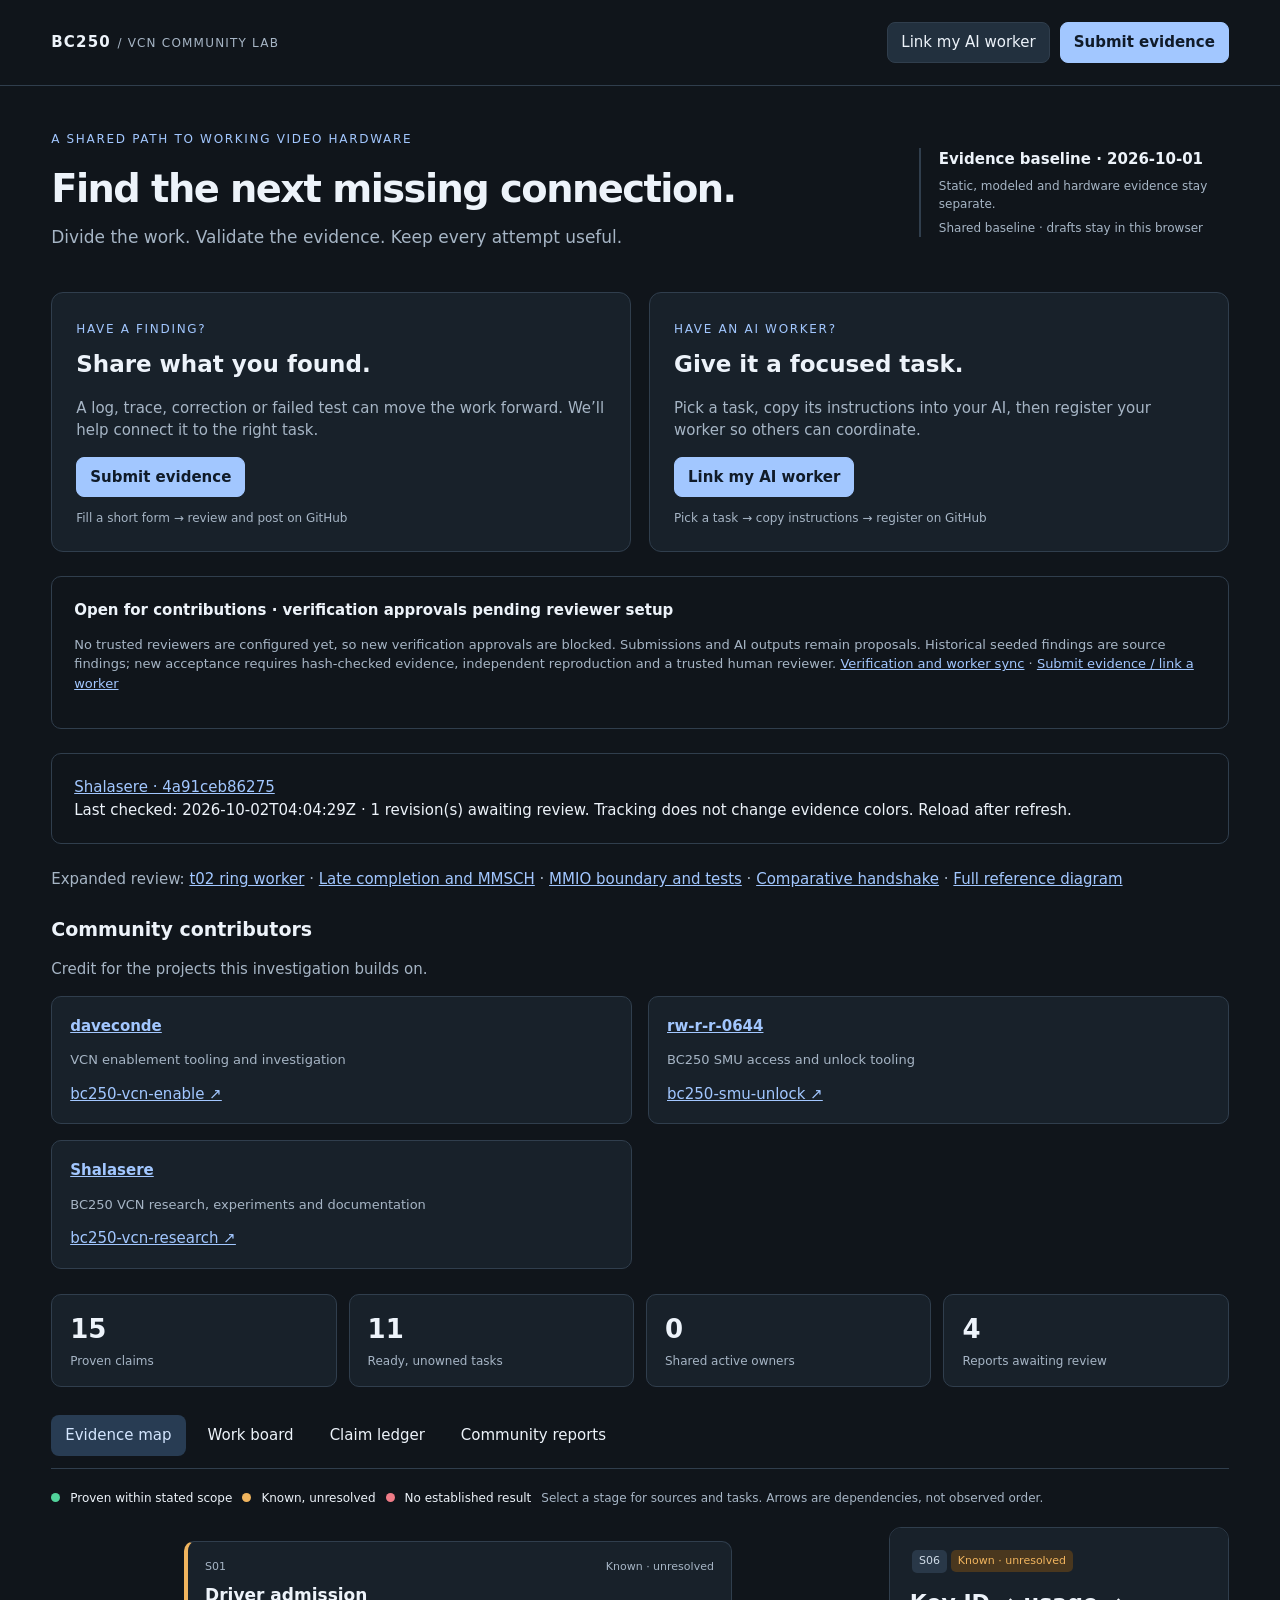
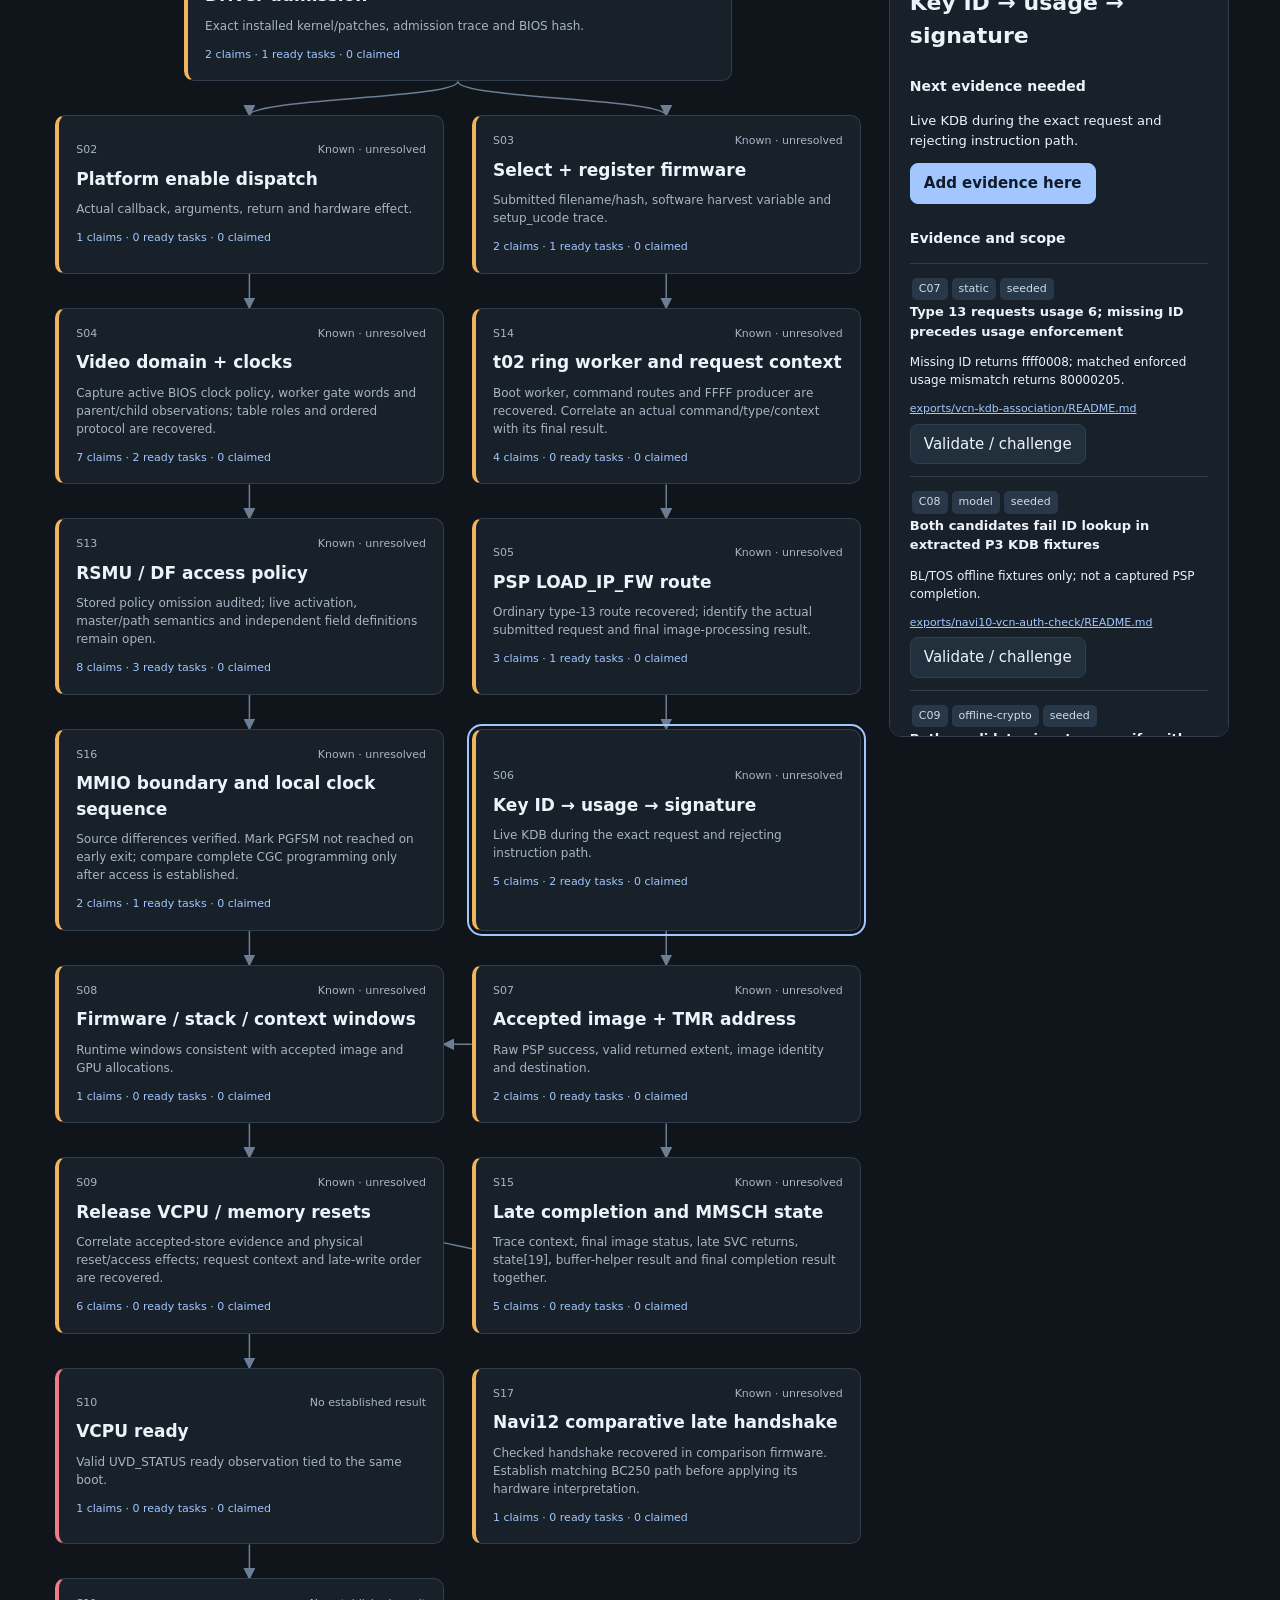
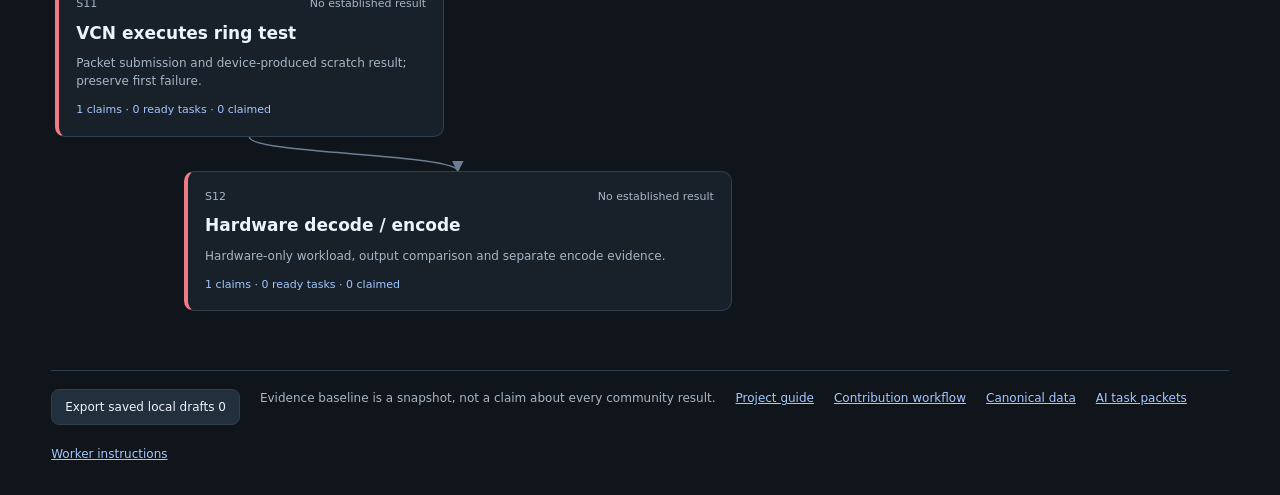
==== map.html @ b23ecd8c "Add focused public starting page and bounded worker guidance" ====
<!doctype html>
<html lang="en"><head><meta charset="utf-8"><meta name="viewport" content="width=device-width,initial-scale=1"><title>BC250 · VCN community lab</title><link rel="stylesheet" href="assets/style.css"><script defer src="assets/data.js"></script><script defer src="assets/app.js"></script><script defer src="assets/contributions.js"></script></head>
<body><header><div class="brand">BC250 <span>/ VCN COMMUNITY LAB</span></div><div class="top-actions"><button id="link-worker">Link my AI worker</button><button class="primary" id="contribute">Submit evidence</button></div></header>
<main><section class="intro"><div><p class="eyebrow">A shared path to working video hardware</p><h1>Find the next missing connection.</h1><p class="lede">Divide the work. Validate the evidence. Keep every attempt useful.</p></div><div class="baseline"><strong id="baseline"></strong><span>Static, modeled and hardware evidence stay separate.</span><span id="sync-state">Shared baseline · drafts stay in this browser</span></div></section>
<section class="join-actions" aria-label="Contribute to the research">
  <article><span class="eyebrow">Have a finding?</span><h2>Share what you found.</h2><p>A log, trace, correction or failed test can move the work forward. We’ll help connect it to the right task.</p><button class="primary" id="start-evidence">Submit evidence</button><span class="action-note">Fill a short form → review and post on GitHub</span></article>
  <article><span class="eyebrow">Have an AI worker?</span><h2>Give it a focused task.</h2><p>Pick a task, copy its instructions into your AI, then register your worker so others can coordinate.</p><button class="primary" id="start-worker">Link my AI worker</button><span class="action-note">Pick a task → copy instructions → register on GitHub</span></article>
</section>
<div class="info"><strong>Open for contributions · verification approvals pending reviewer setup</strong><p>No trusted reviewers are configured yet, so new verification approvals are blocked. Submissions and AI outputs remain proposals. Historical seeded findings are source findings; new acceptance requires hash-checked evidence, independent reproduction and a trusted human reviewer. <a href="VERIFICATION.md">Verification and worker sync</a> · <a href="https://github.com/hciengr/bc250-vcn-community/issues/new/choose" target="_blank" rel="noopener">Submit evidence / link a worker</a></p></div><div id="upstream-status" class="info"></div>
<p class="muted">Expanded review: <a href="#S14">t02 ring worker</a> · <a href="#S15">Late completion and MMSCH</a> · <a href="#S16">MMIO boundary and tests</a> · <a href="#S17">Comparative handshake</a> · <a href="assets/reference-map.svg" target="_blank" rel="noopener">Full reference diagram</a></p>
<script defer src="assets/upstream.js"></script><script defer src="assets/upstream-view.js"></script>
<section class="contributor-credits" aria-labelledby="contributor-title"><h2 id="contributor-title">Community contributors</h2><p class="muted">Credit for the projects this investigation builds on.</p><div class="contributor-links"><article><a href="https://github.com/daveconde" target="_blank" rel="noopener"><strong>daveconde</strong></a><p>VCN enablement tooling and investigation</p><a href="https://github.com/daveconde/bc250-vcn-enable" target="_blank" rel="noopener">bc250-vcn-enable ↗</a></article><article><a href="https://github.com/rw-r-r-0644" target="_blank" rel="noopener"><strong>rw-r-r-0644</strong></a><p>BC250 SMU access and unlock tooling</p><a href="https://github.com/rw-r-r-0644/bc250-smu-unlock" target="_blank" rel="noopener">bc250-smu-unlock ↗</a></article><article><a href="https://github.com/Shalasere" target="_blank" rel="noopener"><strong>Shalasere</strong></a><p>BC250 VCN research, experiments and documentation</p><a href="https://github.com/Shalasere/bc250-vcn-research" target="_blank" rel="noopener">bc250-vcn-research ↗</a></article></div></section>
<div id="stats" class="stats"></div>
<nav aria-label="Project views"><button class="tab active" data-view="map">Evidence map</button><button class="tab" data-view="work">Work board</button><button class="tab" data-view="claims">Claim ledger</button><button class="tab" data-view="inbox">Community reports</button></nav>
<section id="view-map" class="view"><div class="legend"><span class="dot proven"></span>Proven within stated scope <span class="dot partial"></span>Known, unresolved <span class="dot unknown"></span>No established result <span class="muted">Select a stage for sources and tasks. Arrows are dependencies, not observed order.</span></div><div class="map-layout"><div id="map" class="map"><svg id="connections" aria-hidden="true"></svg></div><aside id="detail" class="detail" aria-live="polite"></aside></div></section>
<section id="view-work" class="view" hidden><div class="toolbar"><label>Search work<input id="task-search" placeholder="Reset, KDB, kernel…"></label><label>Your skills<select id="skill-filter"><option value="">All skills</option></select></label><label>Availability<select id="availability"><option value="all">All tasks</option><option value="ready">Ready and unowned</option><option value="claimed">Claimed work</option><option value="blocked">Waiting / review</option></select></label></div><div id="recommendations" class="recommendations"></div><div id="work-board" class="board"></div></section>
<section id="view-claims" class="view" hidden><div class="toolbar"><label>Search claims<input id="claim-search" placeholder="Address, source or finding…"></label><label>Evidence type<select id="kind-filter"><option value="">All types</option></select></label><label>Status<select id="state-filter"><option value="">All states</option><option value="proven">Proven</option><option value="partial">Unresolved</option><option value="unknown">Unknown result</option></select></label></div><div id="claim-ledger"></div></section>
<section id="view-inbox" class="view" hidden><div class="section-heading"><div><h2>Reports waiting for review</h2><p>Messages are sources, not automatically validated conclusions.</p></div><button id="report-button">Submit a report</button></div><div id="reports"></div><div class="info"><strong>Discord history import</strong><p>The channel URL alone did not provide access. Run the included importer on an authorized JSON export to retain message IDs, timestamps, authors and links. No messages are fetched or posted by this site.</p></div></section>
<footer><button id="export-drafts">Export saved local drafts <span id="draft-count">0</span></button><span>Evidence baseline is a snapshot, not a claim about every community result.</span><a href="README.md">Project guide</a><a href="CONTRIBUTING.md">Contribution workflow</a><a href="data.json">Canonical data</a><a href="agent-tasks.json">AI task packets</a><a href="AGENTS.md">Worker instructions</a></footer></main>
<dialog id="submission-dialog"><form id="submission-form"><div class="section-heading"><h2 id="dialog-title">Contribute evidence</h2><button type="button" id="close-dialog" aria-label="Close">×</button></div><p class="muted">Creates a local draft. Export and submit it for shared review; this does not reserve work for other contributors.</p><input type="hidden" id="target"><label>Contribution type<select id="submission-type"><option value="evidence">New evidence</option><option value="validation">Independent validation</option><option value="claim">Claim a task</option><option value="handoff">Update / handoff</option><option value="negative">Negative result</option><option value="correction">Correction / counterevidence</option></select></label><label>Name or handle<input id="author" required maxlength="100"></label><label>Claim / task reference<input id="reference" placeholder="C23, T15 or S09" required></label><label>Source link / artifact path<input id="source" placeholder="Message permalink, log or report"></label><label>Environment and input hashes<textarea id="environment" rows="2" placeholder="BIOS, kernel, image hash, board, address space"></textarea></label><label>Finding, plan or handoff<textarea id="finding" rows="4" required placeholder="What changed? What did you observe? What remains unresolved?"></textarea></label><label>Reproduction / completion criterion<textarea id="reproduction" rows="3" required placeholder="Commands or bounded instruction path; expected / actual results"></textarea></label><label>Evidence type<select id="evidence-kind"><option value="community-report">Community report / proposed work</option><option value="static">Static instructions / table audit</option><option value="model">Offline model</option><option value="offline-crypto">Actual offline cryptographic validation</option><option value="hardware">Hardware observation</option></select></label><label>Planned task handoff / claim expiry<input type="date" id="claim-until"></label><label class="check"><input type="checkbox" id="independent">This intentionally reproduces existing work independently.</label><p id="submission-warning" role="status"></p><div class="dialog-actions"><button type="button" id="download-submission">Download draft</button><button type="submit" class="primary">Save local draft</button></div></form></dialog>
<dialog id="evidence-dialog" aria-labelledby="evidence-title"><form id="easy-evidence-form">
<div class="section-heading"><h2 id="evidence-title">Submit evidence</h2><button type="button" data-close="evidence-dialog" aria-label="Close evidence form">×</button></div>
<p class="muted">Tell us what you found. Next, GitHub lets you review your post and attach files. Signing in is required to post.</p>
<label>What is this about?<select id="easy-topic"></select></label>
<label>A short title<input id="easy-title" required maxlength="140" placeholder="For example: VCN version register responds after policy restoration"></label>
<label>What did you find?<textarea id="easy-finding" required rows="4" placeholder="What you tried, what happened, and what you’re unsure about"></textarea></label>
<label>What kind of evidence?<select id="easy-kind"><option value="community-report">Not sure — help me classify it</option><option value="hardware">Board observation / hardware log</option><option value="static">Disassembly or table analysis</option><option value="model">Simulation or test fixture</option><option value="offline-crypto">Offline signature verification</option></select></label>
<label>Evidence link <span class="muted">(if you have one)</span><input id="easy-source" type="url" placeholder="https://…"></label>
<label class="check"><input id="easy-attach" type="checkbox">I’ll attach logs or files on GitHub instead.</label>
<details><summary>Add reproduction details <span class="muted">(helps reviewers)</span></summary>
<label>How can someone repeat it?<textarea id="easy-method" rows="3" placeholder="Commands, input files, expected and actual results, controls"></textarea></label>
<label>Environment and hashes<textarea id="easy-environment" rows="2" placeholder="Board, boot, BIOS / firmware hashes, kernel, address space"></textarea></label>
<label>Name or credit<input id="easy-author" maxlength="100" placeholder="Your handle and any original investigator to credit"></label></details>
<p class="muted">Your post enters review. It does not mark a finding verified or complete.</p><p id="easy-error" role="status"></p>
<div class="dialog-actions"><button type="button" id="easy-download">Download a copy</button><button class="primary" type="submit">Continue to GitHub →</button></div>
</form></dialog>
<dialog id="worker-dialog" aria-labelledby="worker-title"><form id="worker-form">
<div class="section-heading"><h2 id="worker-title">Link my AI worker</h2><button type="button" data-close="worker-dialog" aria-label="Close worker form">×</button></div>
<p class="muted">Use the AI you already work with. This gives it instructions and links its work to you; it doesn’t start the AI for you.</p>
<label>1. Pick a task<select id="worker-task" required></select></label>
<div id="worker-task-summary" class="worker-task-summary"></div>
<label>What will your worker do?<select id="worker-mode"><option value="investigate">Investigate this task</option><option value="reproduce">Independently reproduce a result</option></select></label>
<label>Your GitHub username<input id="worker-human" required maxlength="39" pattern="[A-Za-z0-9-]+" placeholder="So contributors know who coordinates this worker"></label>
<label>A name for your worker<input id="worker-name" required maxlength="80" placeholder="For example: vcn-trace-worker"></label>
<div class="worker-step"><h3>2. Give your AI its instructions</h3><p>Copy this prompt into your AI conversation. It includes the task, current evidence and review rules.</p><button type="button" id="copy-worker-prompt">Copy instructions for my AI</button><button type="button" id="download-worker-packet">Download task packet</button><p id="worker-copy-status" role="status"></p><details><summary>See the instructions</summary><textarea id="worker-prompt" readonly rows="9" aria-label="Instructions to paste into your AI"></textarea></details></div>
<details><summary>Add a plan or handoff date <span class="muted">(optional)</span></summary><label>Your plan<textarea id="worker-plan" rows="2" placeholder="A bounded first step and expected output"></textarea></label><label>Planned handoff date<input type="date" id="worker-until"></label></details>
<p class="muted">3. Register on GitHub so others can coordinate. Check existing task issues before starting; registration awaits maintainer acceptance.</p><p id="worker-error" role="status"></p>
<div class="dialog-actions"><a id="worker-existing" target="_blank" rel="noopener">Check existing task issues</a><button class="primary" type="submit">Register worker on GitHub →</button></div>
</form></dialog>
<dialog id="handoff-dialog" aria-labelledby="handoff-title"><div class="section-heading"><h2 id="handoff-title">Finish your submission on GitHub</h2><button type="button" data-close="handoff-dialog" aria-label="Close submission handoff">×</button></div><p id="handoff-message"></p><p>Sign in, review the prefilled post, attach any files, then select <strong>Submit new issue</strong>. Your submission is only shared after that final step.</p><p id="handoff-long" hidden>The text is too long to prefill safely. Copy it below, then paste it into the GitHub issue.</p><div class="dialog-actions"><button id="handoff-copy" type="button">Copy submission</button><a class="primary action-link" id="handoff-open" target="_blank" rel="noopener">Open GitHub submission →</a></div><p id="handoff-copy-status" role="status"></p><details><summary>Review your submission</summary><pre id="handoff-preview"></pre></details></dialog>
<div id="toast" role="status" hidden></div></body></html>
---- assets/style.css ----
:root{color-scheme:dark;--bg:#10151b;--panel:#18212a;--line:#303e4d;--muted:#a6b5c5;--green:#51d39b;--orange:#f0b45e;--red:#ef7b87;--ink:#edf3fa;--accent:#a2c7ff}*{box-sizing:border-box}body{margin:0;background:var(--bg);color:var(--ink);font:15px/1.5 system-ui,sans-serif}button,input,select,textarea{font:inherit}button,a{touch-action:manipulation}button{background:#22303e;color:var(--ink);border:1px solid var(--line);border-radius:8px;padding:8px 13px;cursor:pointer}button:hover{border-color:var(--accent)}button:focus-visible,a:focus-visible{outline:2px solid var(--accent);outline-offset:4px}.primary{background:#a2c7ff;color:#101b29;border-color:#a2c7ff;font-weight:650}header{display:flex;align-items:center;justify-content:space-between;padding:22px 4vw;border-bottom:1px solid var(--line);gap:16px}.brand{font-weight:800;letter-spacing:.08em}.brand span{font-weight:450;font-size:12px;color:var(--muted)}.top-actions{display:flex;gap:10px}main{max-width:1580px;margin:auto;padding:32px 4vw}.intro{display:flex;justify-content:space-between;gap:32px;align-items:center}.eyebrow{color:var(--accent);font-size:12px;text-transform:uppercase;letter-spacing:.14em}h1{font-size:clamp(26px,3vw,42px);margin:8px 0;font-weight:650;letter-spacing:-.04em}.lede{color:var(--muted);font-size:17px;margin-top:8px}.baseline{max-width:310px;border-left:2px solid var(--line);padding-left:18px}.baseline span{display:block;font-size:12px;color:var(--muted);margin-top:6px}.stats{display:grid;grid-template-columns:repeat(4,1fr);gap:12px;margin:25px 0}.stat{border:1px solid var(--line);background:var(--panel);padding:15px 18px;border-radius:10px}.stat strong{font-size:26px;display:block}.stat span{font-size:12px;color:var(--muted)}nav{display:flex;gap:8px;margin:28px 0 20px;border-bottom:1px solid var(--line);padding-bottom:12px;flex-wrap:wrap}.tab{border-color:transparent;background:transparent}.tab.active{background:#283c53;color:#d4e6ff}.legend{display:flex;flex-wrap:wrap;align-items:center;gap:10px;font-size:12px;margin-bottom:20px}.dot{width:9px;height:9px;border-radius:50%;display:inline-block}.dot.proven{background:var(--green)}.dot.partial{background:var(--orange)}.dot.unknown{background:var(--red)}.muted{color:var(--muted)}.map-layout{display:grid;grid-template-columns:minmax(0,1fr) 340px;gap:24px;align-items:start}.map{display:grid;grid-template-columns:1fr 1fr;gap:34px 28px;position:relative;min-width:0;padding:14px 4px 24px}.map svg{position:absolute;inset:0;width:100%;height:100%;pointer-events:none;overflow:visible}.stage{z-index:1;text-align:left;position:relative;background:var(--panel);padding:17px;border-radius:10px;width:100%;min-height:126px;border-left-width:4px}.stage.proven{border-left-color:var(--green)}.stage.partial{border-left-color:var(--orange)}.stage.unknown{border-left-color:var(--red)}.stage.selected{outline:2px solid var(--accent);outline-offset:3px}.stage.center{grid-column:1 / 3;width:68%;justify-self:center}.stage .meta{display:flex;justify-content:space-between;font-size:11px;color:var(--muted);gap:8px}.stage h3{margin:8px 0;font-size:17px}.stage p{margin:0;font-size:12px;color:var(--muted)}.stage .counts{margin-top:12px;font-size:11px;color:var(--accent)}.detail{position:sticky;top:18px;background:var(--panel);border:1px solid var(--line);border-radius:12px;padding:20px;max-height:90vh;overflow:auto}.detail h2{font-size:22px;margin:12px 0}.detail h3{font-size:14px;margin-top:24px}.detail p{font-size:13px}.badge{display:inline-block;font-size:11px;padding:3px 7px;border-radius:5px;background:#293848;color:#d0dce8;margin:2px}.badge.proven{color:var(--green);background:#173f31}.badge.partial{color:var(--orange);background:#49371e}.badge.unknown{color:var(--red);background:#4a2630}.claim-mini{border-top:1px solid var(--line);padding-top:12px;margin-top:12px}.claim-mini strong{display:block;font-size:13px}.claim-mini p{font-size:12px}.source{display:block;font-size:11px;word-break:break-word;margin:6px 0;color:var(--accent)}a{color:var(--accent)}.toolbar{display:flex;gap:16px;margin:12px 0 20px;flex-wrap:wrap}label{display:block;font-size:12px;color:var(--muted)}input,textarea,select{display:block;width:100%;background:#101820;border:1px solid var(--line);border-radius:7px;color:var(--ink);padding:9px;margin:5px 0 15px}.toolbar label:first-child{flex:1;min-width:200px}.toolbar label{min-width:180px}.recommendations{background:#182b3e;border:1px solid #354f6c;border-radius:10px;padding:18px;margin-bottom:24px}.recommendations h3{margin:0 0 10px}.board{display:grid;grid-template-columns:repeat(3,minmax(0,1fr));gap:18px}.lane h2{font-size:14px;color:var(--muted)}.task{background:var(--panel);border:1px solid var(--line);border-radius:10px;padding:17px;margin-bottom:14px}.task h3{font-size:16px;margin:8px 0}.task p{font-size:12px;color:var(--muted)}.task-actions{display:flex;gap:8px;flex-wrap:wrap;margin-top:14px}.task-actions button{font-size:12px}.priority{font-size:11px;color:var(--accent)}.ledger-row{display:grid;grid-template-columns:90px 1fr 180px;gap:16px;background:var(--panel);border:1px solid var(--line);padding:20px;border-radius:10px;margin-bottom:12px}.ledger-row h3{font-size:16px;margin:0 0 8px}.ledger-row p{margin:8px 0;font-size:13px;color:var(--muted)}.ledger-actions{display:flex;flex-direction:column;gap:8px}.ledger-actions button{font-size:12px}.section-heading{display:flex;align-items:center;justify-content:space-between;gap:14px}.section-heading h2{font-size:22px}.section-heading p{color:var(--muted);font-size:13px}.info{border:1px solid var(--line);padding:22px;border-radius:10px;margin:24px 0}.info p{font-size:13px;color:var(--muted)}footer{border-top:1px solid var(--line);margin-top:35px;padding-top:18px;display:flex;gap:20px;flex-wrap:wrap;font-size:12px;color:var(--muted)}dialog{background:var(--panel);color:var(--ink);border:1px solid var(--line);border-radius:14px;width:min(660px,95vw);max-height:90vh;padding:24px}dialog::backdrop{background:#000a}dialog h2{margin:0}dialog .muted{font-size:12px}.check{display:flex;align-items:center;gap:10px}.check input{width:auto;margin:0}.dialog-actions{display:flex;justify-content:flex-end;gap:10px;margin-top:20px}#submission-warning{font-size:12px;color:var(--orange)}#toast{position:fixed;bottom:24px;left:50%;transform:translateX(-50%);background:#d6e7ff;color:#152334;border-radius:8px;padding:12px 18px;z-index:10;max-width:90vw}.empty{font-size:13px;color:var(--muted);padding:15px}details summary{cursor:pointer;font-size:12px;color:var(--accent)}[hidden]{display:none!important}@media(max-width:1100px){.map-layout{grid-template-columns:minmax(0,1fr) 290px}.board{grid-template-columns:1fr 1fr}.lane:last-child{grid-column:1/3}}@media(max-width:800px){main{padding:22px 4vw}.intro{display:block}.baseline{margin:20px 0}.map-layout{grid-template-columns:1fr}.detail{position:static;max-height:none}.stats{grid-template-columns:1fr 1fr}.board{grid-template-columns:1fr}.lane:last-child{grid-column:auto}.ledger-row{grid-template-columns:1fr}.ledger-actions{flex-direction:row;flex-wrap:wrap}header{flex-wrap:wrap}.stage{padding:12px}.stage h3{font-size:14px}.map{gap:26px 14px}.stage.center{width:85%}}
.join-actions{display:grid;grid-template-columns:1fr 1fr;gap:18px;margin:24px 0}.join-actions article{background:var(--panel);border:1px solid var(--line);border-radius:12px;padding:24px}.join-actions h2{font-size:23px;margin:8px 0}.join-actions p{color:var(--muted);max-width:540px}.action-note{display:block;margin-top:12px;font-size:12px;color:var(--muted)}.action-link{display:inline-block;text-decoration:none;border-radius:8px;padding:8px 13px}.worker-task-summary{padding:14px;background:#101820;border:1px solid var(--line);border-radius:8px;margin-bottom:16px}.worker-task-summary p{font-size:13px;color:var(--muted)}.worker-step{border-top:1px solid var(--line);border-bottom:1px solid var(--line);padding:16px 0;margin:16px 0}.worker-step h3{margin:0 0 8px;font-size:16px}.worker-step p{font-size:13px;color:var(--muted)}#easy-error,#worker-error{color:var(--orange);font-size:13px}#handoff-preview{white-space:pre-wrap;overflow-wrap:anywhere;font-size:12px}#worker-prompt{font-size:12px}#worker-copy-status,#handoff-copy-status{font-size:12px;color:var(--accent)}@media(max-width:650px){.join-actions{grid-template-columns:1fr}.top-actions{flex-wrap:wrap}.dialog-actions{flex-wrap:wrap}.join-actions article{padding:18px}}
.contributor-credits{margin:24px 0}.contributor-credits h2{font-size:19px;margin-bottom:6px}.contributor-links{display:grid;grid-template-columns:1fr 1fr;gap:16px}.contributor-links article{border:1px solid var(--line);border-radius:10px;padding:18px;background:var(--panel)}.contributor-links p{font-size:13px;color:var(--muted)}@media(max-width:650px){.contributor-links{grid-template-columns:1fr}}
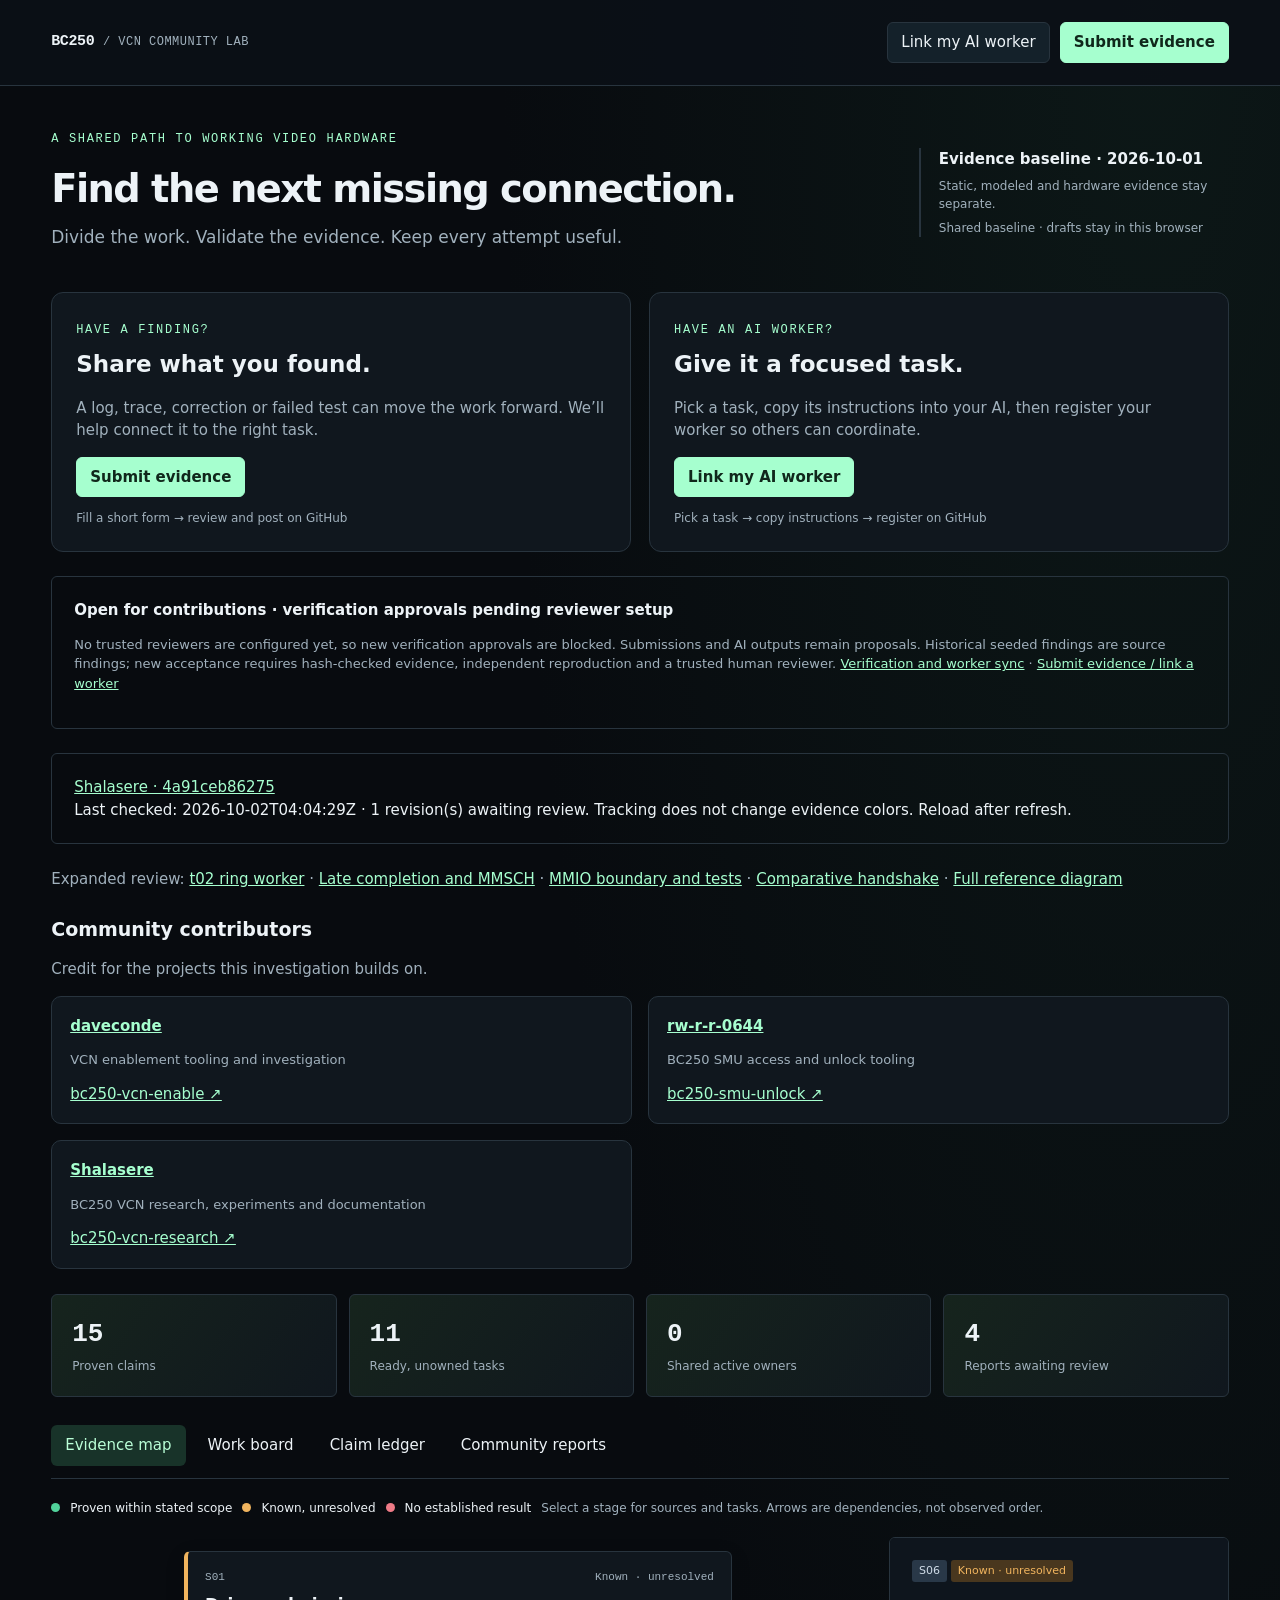
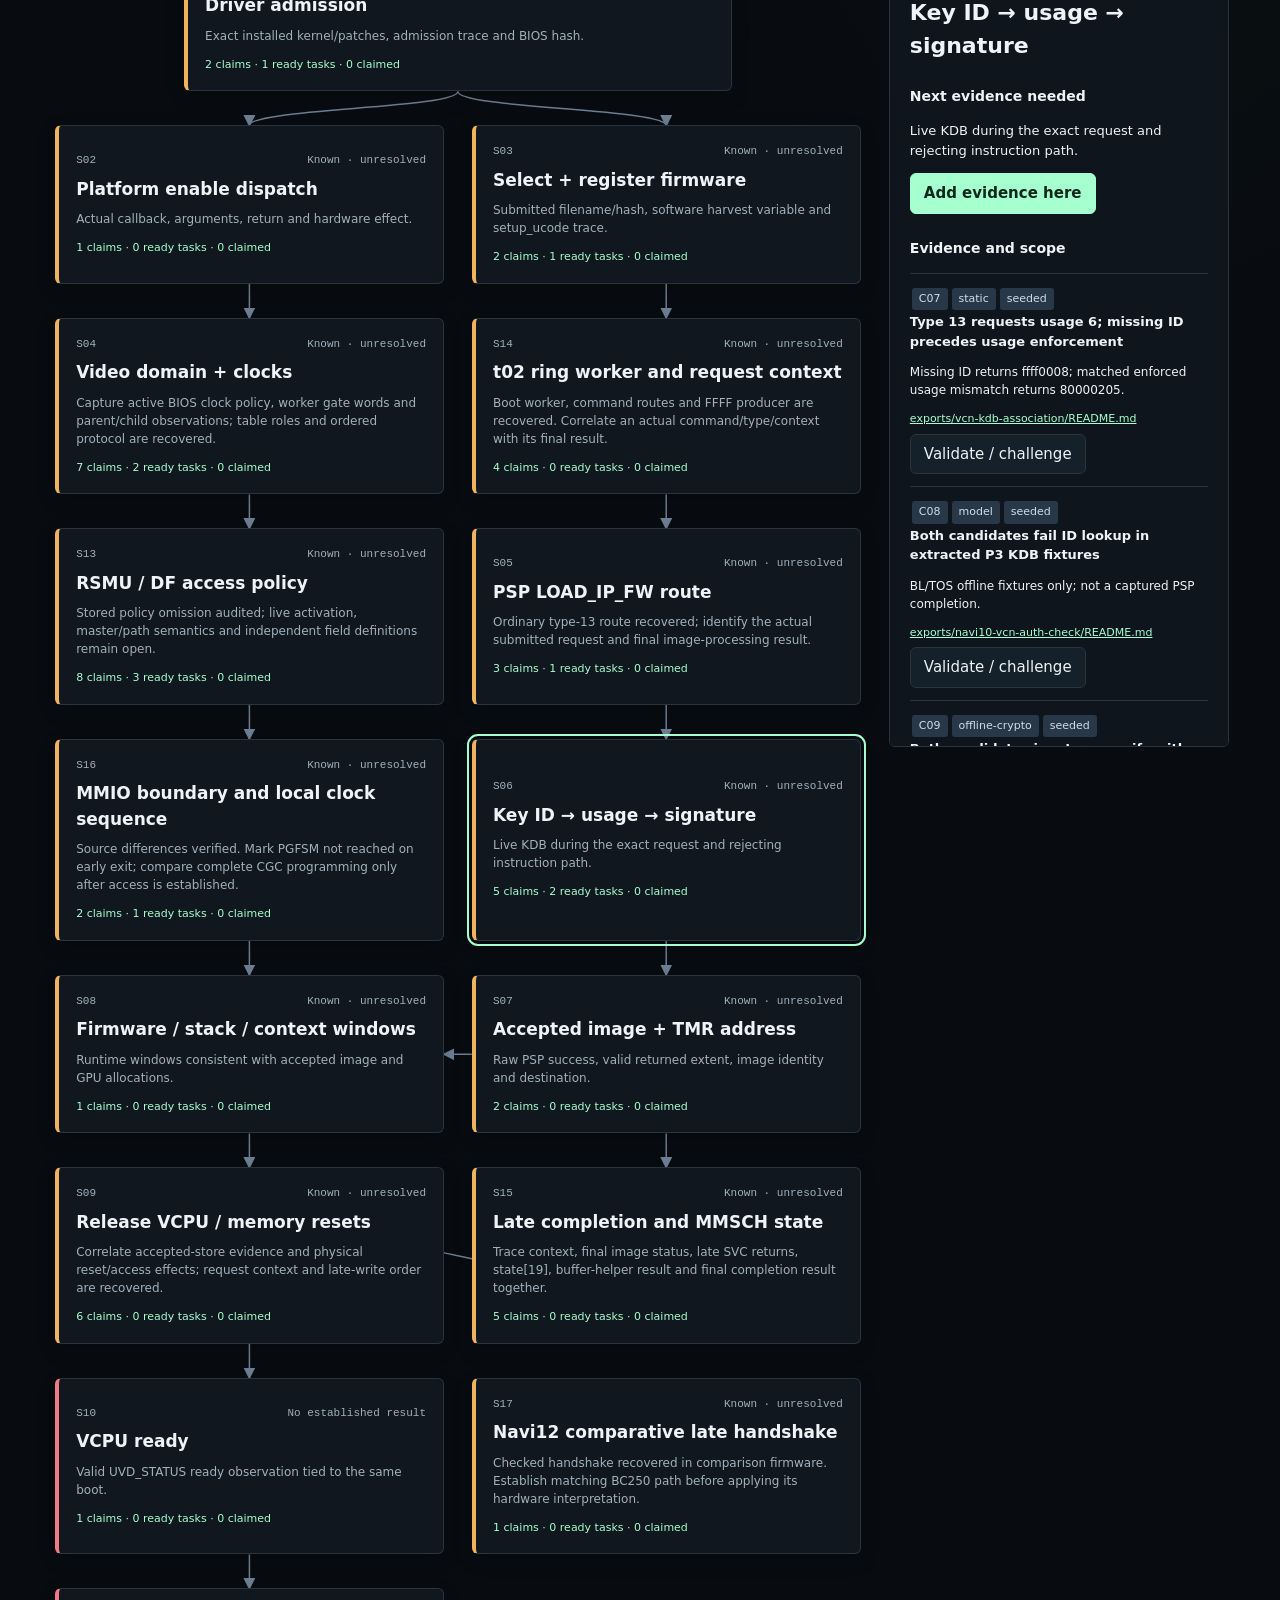
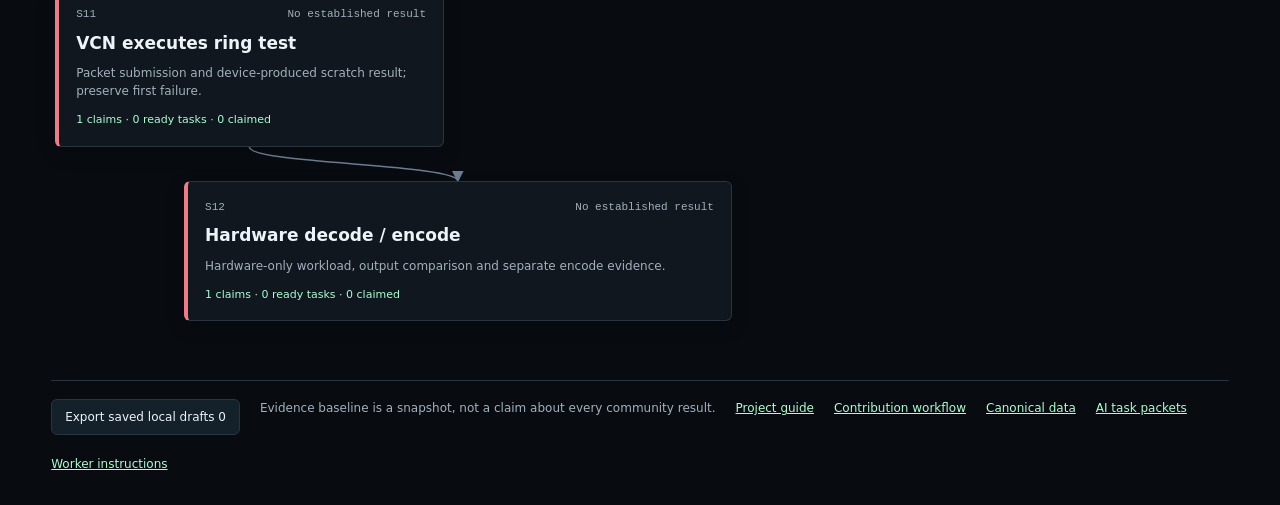
==== commit 8eb6f10c: "Polish the research lab with a responsive console visual design" ====
--- a/map.html
+++ b/map.html
@@ -1,5 +1,5 @@
 <!doctype html>
-<html lang="en"><head><meta charset="utf-8"><meta name="viewport" content="width=device-width,initial-scale=1"><title>BC250 · VCN community lab</title><link rel="stylesheet" href="assets/style.css"><script defer src="assets/data.js"></script><script defer src="assets/app.js"></script><script defer src="assets/contributions.js"></script></head>
+<html lang="en"><head><meta charset="utf-8"><meta name="viewport" content="width=device-width,initial-scale=1"><title>BC250 · VCN community lab</title><link rel="stylesheet" href="assets/style.css"><script defer src="assets/data.js"></script><script defer src="assets/app.js"></script><script defer src="assets/contributions.js"></script><link rel="stylesheet" href="assets/console-theme.css"></head>
 <body><header><div class="brand">BC250 <span>/ VCN COMMUNITY LAB</span></div><div class="top-actions"><button id="link-worker">Link my AI worker</button><button class="primary" id="contribute">Submit evidence</button></div></header>
 <main><section class="intro"><div><p class="eyebrow">A shared path to working video hardware</p><h1>Find the next missing connection.</h1><p class="lede">Divide the work. Validate the evidence. Keep every attempt useful.</p></div><div class="baseline"><strong id="baseline"></strong><span>Static, modeled and hardware evidence stay separate.</span><span id="sync-state">Shared baseline · drafts stay in this browser</span></div></section>
 <section class="join-actions" aria-label="Contribute to the research">
--- a/assets/console-theme.css
+++ b/assets/console-theme.css
@@ -0,0 +1,2 @@
+/* Shared visual treatment. Evidence state colors retain their meaning. */
+:root{--bg:#080b0f;--panel:#10171e;--line:#28343e;--muted:#a1b1bd;--ink:#edf3f7;--accent:#a6ffcf}body{background:radial-gradient(ellipse at 90% 0%,#15312755,transparent 40%),var(--bg)}header{background:#0b1017d9}.brand{font-family:ui-monospace,SFMono-Regular,Consolas,monospace;letter-spacing:-.025em}.brand span{letter-spacing:.04em}button,.stat,.stage,.detail,.task,.ledger-row,.recommendations,.info,dialog{border-radius:6px}button{background:#14212a}.primary{background:#a6ffcf;color:#10271b;border-color:#a6ffcf}.tab.active{background:#183329;color:#baffd7}.stat{background:linear-gradient(125deg,#16241d,#10171e);padding:20px}.stat strong{font-family:ui-monospace,SFMono-Regular,Consolas,monospace}.eyebrow,.priority,.stage .meta{font-family:ui-monospace,SFMono-Regular,Consolas,monospace}.stage{box-shadow:0 6px 20px #0002}.stage:hover{background:#17232c}.detail{background:#0e151d}.recommendations{background:#10251c;border-color:#315443}.badge{border-radius:3px}h1{font-weight:650}dialog::backdrop{background:#05080edb;backdrop-filter:blur(5px)}input,textarea,select{background:#090f15;border-radius:4px}.top-actions{flex-wrap:wrap}header a.brand{text-decoration:none;color:var(--ink)}
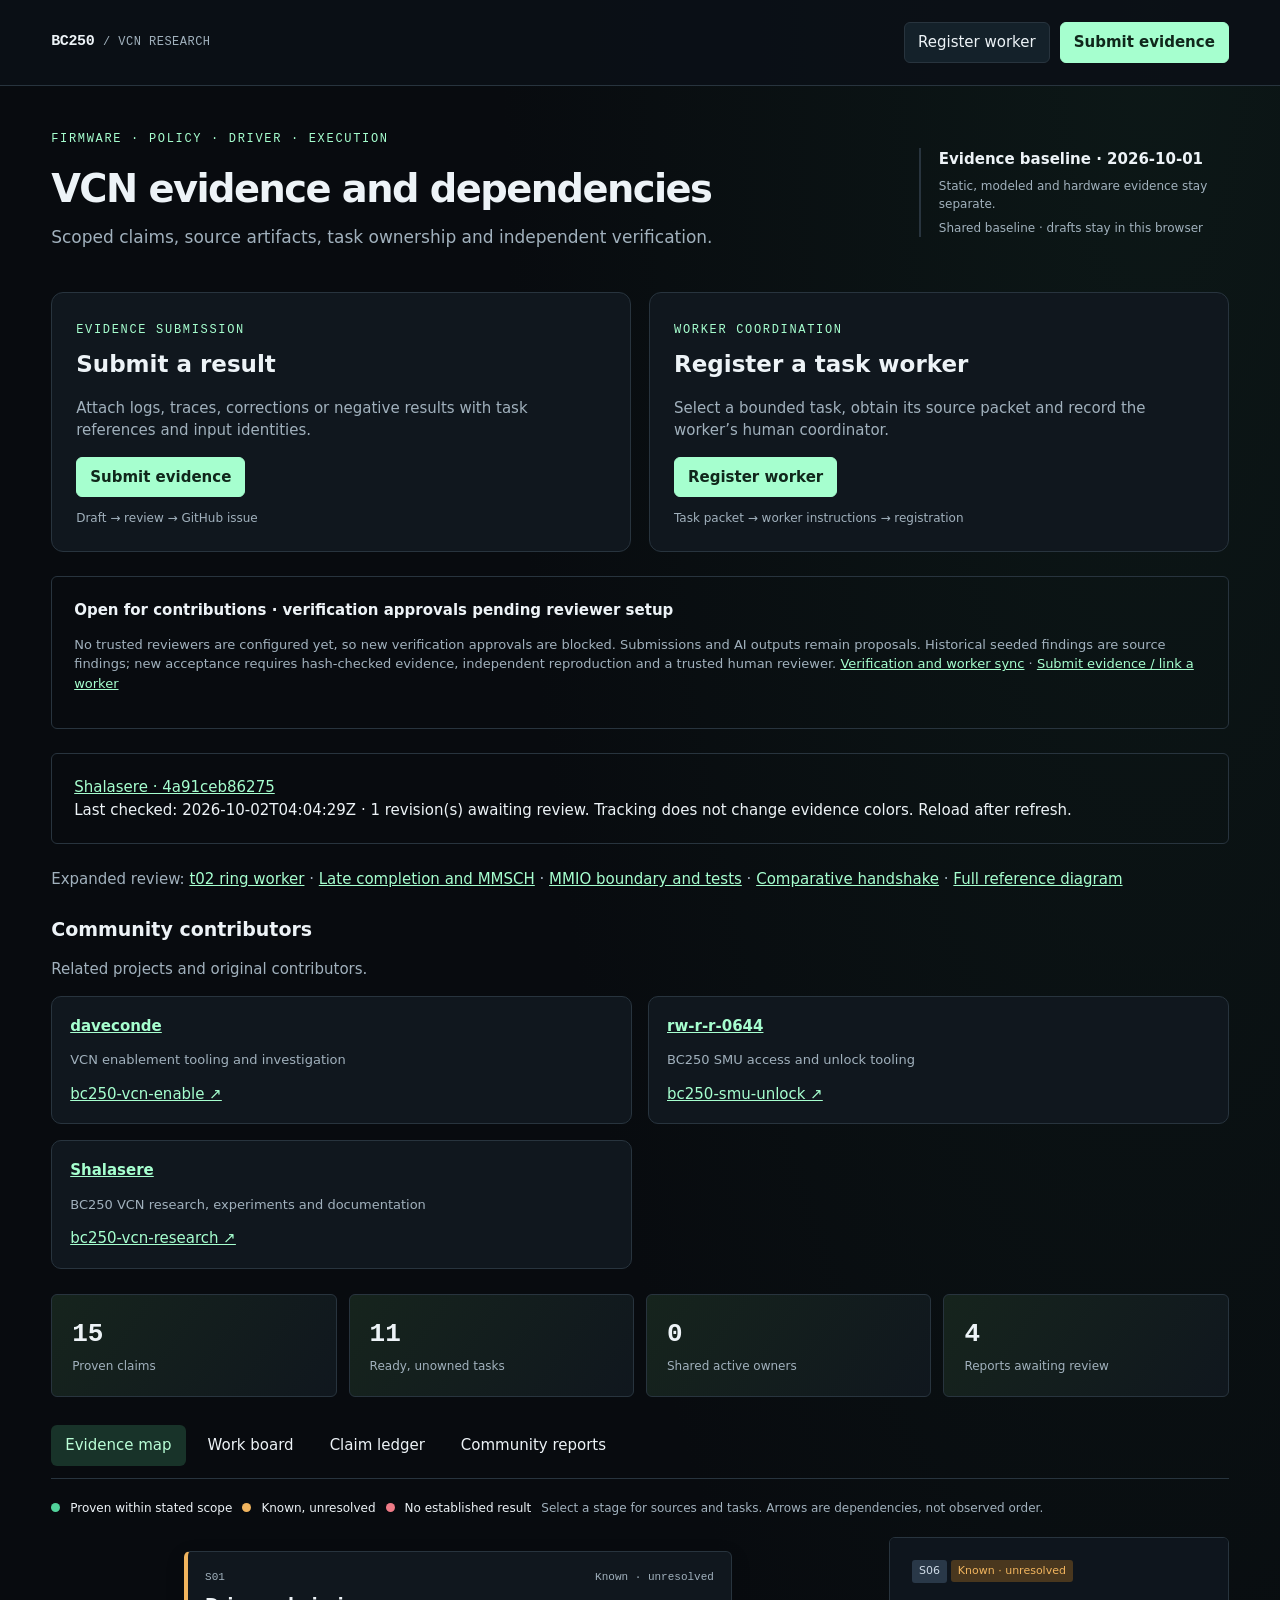
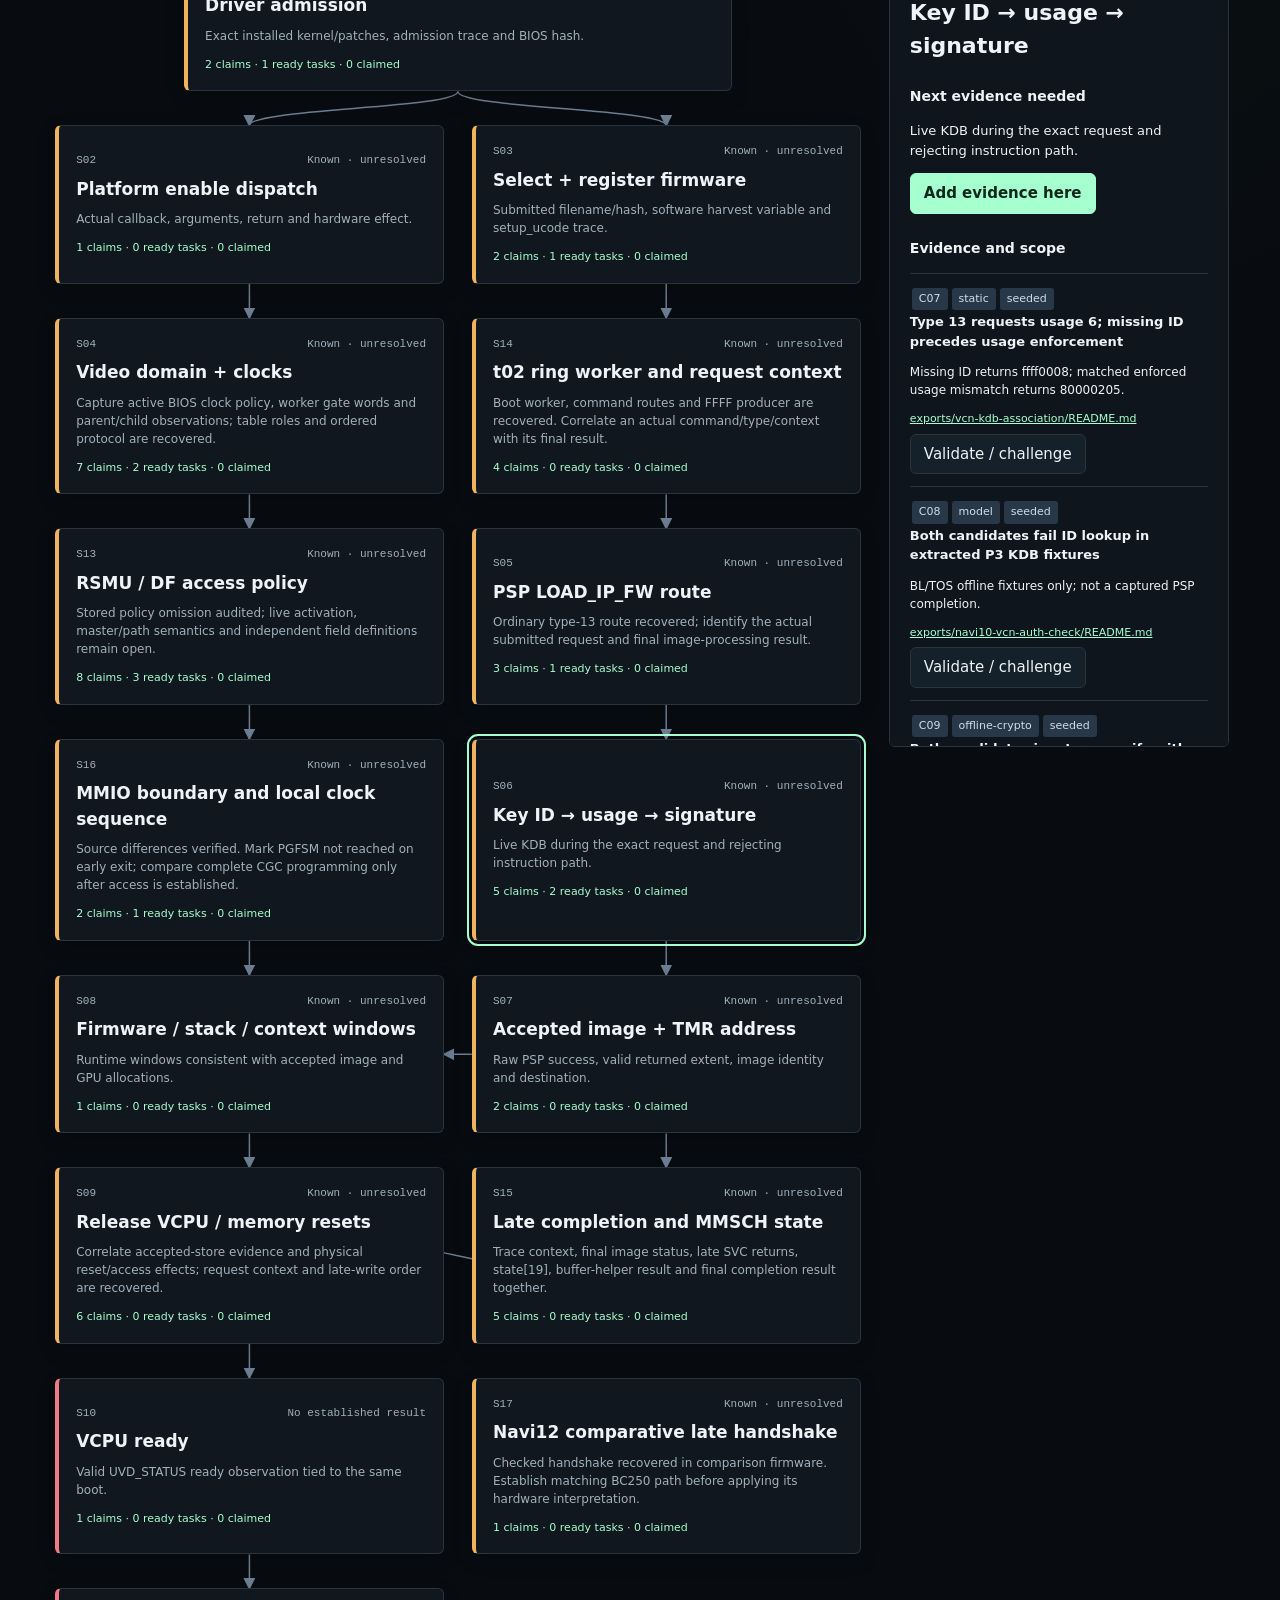
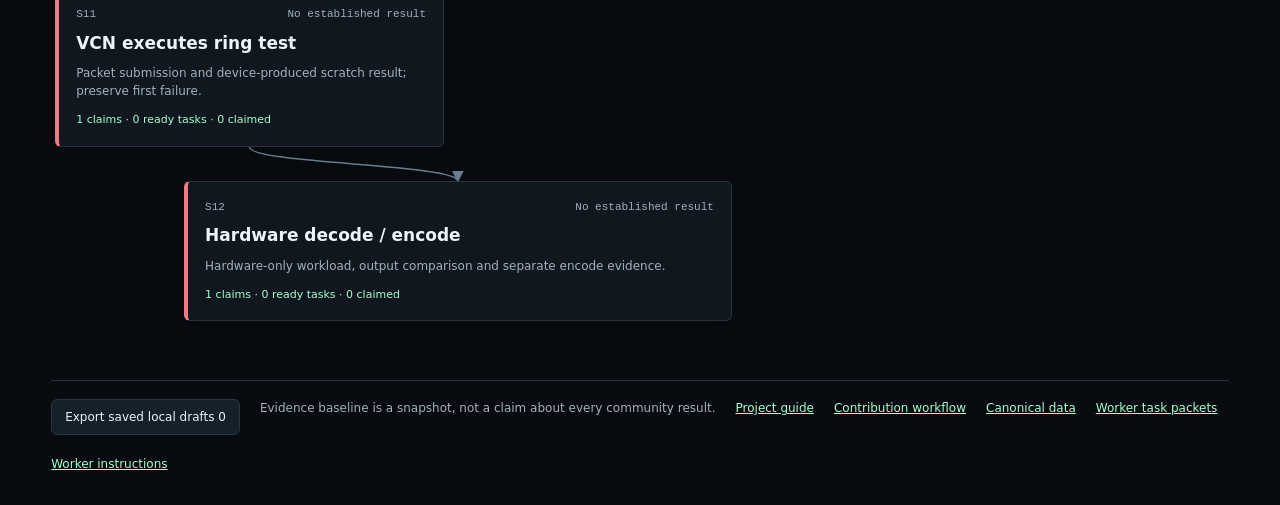
==== commit 097afaee: "Use consistent research terminology across views and submission flows" ====
--- a/map.html
+++ b/map.html
@@ -1,51 +1,51 @@
 <!doctype html>
-<html lang="en"><head><meta charset="utf-8"><meta name="viewport" content="width=device-width,initial-scale=1"><title>BC250 · VCN community lab</title><link rel="stylesheet" href="assets/style.css"><script defer src="assets/data.js"></script><script defer src="assets/app.js"></script><script defer src="assets/contributions.js"></script><link rel="stylesheet" href="assets/console-theme.css"></head>
-<body><header><div class="brand">BC250 <span>/ VCN COMMUNITY LAB</span></div><div class="top-actions"><button id="link-worker">Link my AI worker</button><button class="primary" id="contribute">Submit evidence</button></div></header>
-<main><section class="intro"><div><p class="eyebrow">A shared path to working video hardware</p><h1>Find the next missing connection.</h1><p class="lede">Divide the work. Validate the evidence. Keep every attempt useful.</p></div><div class="baseline"><strong id="baseline"></strong><span>Static, modeled and hardware evidence stay separate.</span><span id="sync-state">Shared baseline · drafts stay in this browser</span></div></section>
+<html lang="en"><head><meta charset="utf-8"><meta name="viewport" content="width=device-width,initial-scale=1"><title>BC250 · VCN evidence map</title><link rel="stylesheet" href="assets/style.css"><script defer src="assets/data.js"></script><script defer src="assets/app.js"></script><script defer src="assets/contributions.js"></script><link rel="stylesheet" href="assets/console-theme.css"></head>
+<body><header><a class="brand" href="index.html">BC250 <span>/ VCN RESEARCH</span></a><div class="top-actions"><button id="link-worker">Register worker</button><button class="primary" id="contribute">Submit evidence</button></div></header>
+<main><section class="intro"><div><p class="eyebrow">Firmware · policy · driver · execution</p><h1>VCN evidence and dependencies</h1><p class="lede">Scoped claims, source artifacts, task ownership and independent verification.</p></div><div class="baseline"><strong id="baseline"></strong><span>Static, modeled and hardware evidence stay separate.</span><span id="sync-state">Shared baseline · drafts stay in this browser</span></div></section>
 <section class="join-actions" aria-label="Contribute to the research">
-  <article><span class="eyebrow">Have a finding?</span><h2>Share what you found.</h2><p>A log, trace, correction or failed test can move the work forward. We’ll help connect it to the right task.</p><button class="primary" id="start-evidence">Submit evidence</button><span class="action-note">Fill a short form → review and post on GitHub</span></article>
-  <article><span class="eyebrow">Have an AI worker?</span><h2>Give it a focused task.</h2><p>Pick a task, copy its instructions into your AI, then register your worker so others can coordinate.</p><button class="primary" id="start-worker">Link my AI worker</button><span class="action-note">Pick a task → copy instructions → register on GitHub</span></article>
+  <article><span class="eyebrow">Evidence submission</span><h2>Submit a result</h2><p>Attach logs, traces, corrections or negative results with task references and input identities.</p><button class="primary" id="start-evidence">Submit evidence</button><span class="action-note">Draft → review → GitHub issue</span></article>
+  <article><span class="eyebrow">Worker coordination</span><h2>Register a task worker</h2><p>Select a bounded task, obtain its source packet and record the worker’s human coordinator.</p><button class="primary" id="start-worker">Register worker</button><span class="action-note">Task packet → worker instructions → registration</span></article>
 </section>
 <div class="info"><strong>Open for contributions · verification approvals pending reviewer setup</strong><p>No trusted reviewers are configured yet, so new verification approvals are blocked. Submissions and AI outputs remain proposals. Historical seeded findings are source findings; new acceptance requires hash-checked evidence, independent reproduction and a trusted human reviewer. <a href="VERIFICATION.md">Verification and worker sync</a> · <a href="https://github.com/hciengr/bc250-vcn-community/issues/new/choose" target="_blank" rel="noopener">Submit evidence / link a worker</a></p></div><div id="upstream-status" class="info"></div>
 <p class="muted">Expanded review: <a href="#S14">t02 ring worker</a> · <a href="#S15">Late completion and MMSCH</a> · <a href="#S16">MMIO boundary and tests</a> · <a href="#S17">Comparative handshake</a> · <a href="assets/reference-map.svg" target="_blank" rel="noopener">Full reference diagram</a></p>
 <script defer src="assets/upstream.js"></script><script defer src="assets/upstream-view.js"></script>
-<section class="contributor-credits" aria-labelledby="contributor-title"><h2 id="contributor-title">Community contributors</h2><p class="muted">Credit for the projects this investigation builds on.</p><div class="contributor-links"><article><a href="https://github.com/daveconde" target="_blank" rel="noopener"><strong>daveconde</strong></a><p>VCN enablement tooling and investigation</p><a href="https://github.com/daveconde/bc250-vcn-enable" target="_blank" rel="noopener">bc250-vcn-enable ↗</a></article><article><a href="https://github.com/rw-r-r-0644" target="_blank" rel="noopener"><strong>rw-r-r-0644</strong></a><p>BC250 SMU access and unlock tooling</p><a href="https://github.com/rw-r-r-0644/bc250-smu-unlock" target="_blank" rel="noopener">bc250-smu-unlock ↗</a></article><article><a href="https://github.com/Shalasere" target="_blank" rel="noopener"><strong>Shalasere</strong></a><p>BC250 VCN research, experiments and documentation</p><a href="https://github.com/Shalasere/bc250-vcn-research" target="_blank" rel="noopener">bc250-vcn-research ↗</a></article></div></section>
+<section class="contributor-credits" aria-labelledby="contributor-title"><h2 id="contributor-title">Community contributors</h2><p class="muted">Related projects and original contributors.</p><div class="contributor-links"><article><a href="https://github.com/daveconde" target="_blank" rel="noopener"><strong>daveconde</strong></a><p>VCN enablement tooling and investigation</p><a href="https://github.com/daveconde/bc250-vcn-enable" target="_blank" rel="noopener">bc250-vcn-enable ↗</a></article><article><a href="https://github.com/rw-r-r-0644" target="_blank" rel="noopener"><strong>rw-r-r-0644</strong></a><p>BC250 SMU access and unlock tooling</p><a href="https://github.com/rw-r-r-0644/bc250-smu-unlock" target="_blank" rel="noopener">bc250-smu-unlock ↗</a></article><article><a href="https://github.com/Shalasere" target="_blank" rel="noopener"><strong>Shalasere</strong></a><p>BC250 VCN research, experiments and documentation</p><a href="https://github.com/Shalasere/bc250-vcn-research" target="_blank" rel="noopener">bc250-vcn-research ↗</a></article></div></section>
 <div id="stats" class="stats"></div>
 <nav aria-label="Project views"><button class="tab active" data-view="map">Evidence map</button><button class="tab" data-view="work">Work board</button><button class="tab" data-view="claims">Claim ledger</button><button class="tab" data-view="inbox">Community reports</button></nav>
 <section id="view-map" class="view"><div class="legend"><span class="dot proven"></span>Proven within stated scope <span class="dot partial"></span>Known, unresolved <span class="dot unknown"></span>No established result <span class="muted">Select a stage for sources and tasks. Arrows are dependencies, not observed order.</span></div><div class="map-layout"><div id="map" class="map"><svg id="connections" aria-hidden="true"></svg></div><aside id="detail" class="detail" aria-live="polite"></aside></div></section>
 <section id="view-work" class="view" hidden><div class="toolbar"><label>Search work<input id="task-search" placeholder="Reset, KDB, kernel…"></label><label>Your skills<select id="skill-filter"><option value="">All skills</option></select></label><label>Availability<select id="availability"><option value="all">All tasks</option><option value="ready">Ready and unowned</option><option value="claimed">Claimed work</option><option value="blocked">Waiting / review</option></select></label></div><div id="recommendations" class="recommendations"></div><div id="work-board" class="board"></div></section>
 <section id="view-claims" class="view" hidden><div class="toolbar"><label>Search claims<input id="claim-search" placeholder="Address, source or finding…"></label><label>Evidence type<select id="kind-filter"><option value="">All types</option></select></label><label>Status<select id="state-filter"><option value="">All states</option><option value="proven">Proven</option><option value="partial">Unresolved</option><option value="unknown">Unknown result</option></select></label></div><div id="claim-ledger"></div></section>
 <section id="view-inbox" class="view" hidden><div class="section-heading"><div><h2>Reports waiting for review</h2><p>Messages are sources, not automatically validated conclusions.</p></div><button id="report-button">Submit a report</button></div><div id="reports"></div><div class="info"><strong>Discord history import</strong><p>The channel URL alone did not provide access. Run the included importer on an authorized JSON export to retain message IDs, timestamps, authors and links. No messages are fetched or posted by this site.</p></div></section>
-<footer><button id="export-drafts">Export saved local drafts <span id="draft-count">0</span></button><span>Evidence baseline is a snapshot, not a claim about every community result.</span><a href="README.md">Project guide</a><a href="CONTRIBUTING.md">Contribution workflow</a><a href="data.json">Canonical data</a><a href="agent-tasks.json">AI task packets</a><a href="AGENTS.md">Worker instructions</a></footer></main>
+<footer><button id="export-drafts">Export saved local drafts <span id="draft-count">0</span></button><span>Evidence baseline is a snapshot, not a claim about every community result.</span><a href="README.md">Project guide</a><a href="CONTRIBUTING.md">Contribution workflow</a><a href="data.json">Canonical data</a><a href="agent-tasks.json">Worker task packets</a><a href="AGENTS.md">Worker instructions</a></footer></main>
 <dialog id="submission-dialog"><form id="submission-form"><div class="section-heading"><h2 id="dialog-title">Contribute evidence</h2><button type="button" id="close-dialog" aria-label="Close">×</button></div><p class="muted">Creates a local draft. Export and submit it for shared review; this does not reserve work for other contributors.</p><input type="hidden" id="target"><label>Contribution type<select id="submission-type"><option value="evidence">New evidence</option><option value="validation">Independent validation</option><option value="claim">Claim a task</option><option value="handoff">Update / handoff</option><option value="negative">Negative result</option><option value="correction">Correction / counterevidence</option></select></label><label>Name or handle<input id="author" required maxlength="100"></label><label>Claim / task reference<input id="reference" placeholder="C23, T15 or S09" required></label><label>Source link / artifact path<input id="source" placeholder="Message permalink, log or report"></label><label>Environment and input hashes<textarea id="environment" rows="2" placeholder="BIOS, kernel, image hash, board, address space"></textarea></label><label>Finding, plan or handoff<textarea id="finding" rows="4" required placeholder="What changed? What did you observe? What remains unresolved?"></textarea></label><label>Reproduction / completion criterion<textarea id="reproduction" rows="3" required placeholder="Commands or bounded instruction path; expected / actual results"></textarea></label><label>Evidence type<select id="evidence-kind"><option value="community-report">Community report / proposed work</option><option value="static">Static instructions / table audit</option><option value="model">Offline model</option><option value="offline-crypto">Actual offline cryptographic validation</option><option value="hardware">Hardware observation</option></select></label><label>Planned task handoff / claim expiry<input type="date" id="claim-until"></label><label class="check"><input type="checkbox" id="independent">This intentionally reproduces existing work independently.</label><p id="submission-warning" role="status"></p><div class="dialog-actions"><button type="button" id="download-submission">Download draft</button><button type="submit" class="primary">Save local draft</button></div></form></dialog>
 <dialog id="evidence-dialog" aria-labelledby="evidence-title"><form id="easy-evidence-form">
 <div class="section-heading"><h2 id="evidence-title">Submit evidence</h2><button type="button" data-close="evidence-dialog" aria-label="Close evidence form">×</button></div>
-<p class="muted">Tell us what you found. Next, GitHub lets you review your post and attach files. Signing in is required to post.</p>
-<label>What is this about?<select id="easy-topic"></select></label>
-<label>A short title<input id="easy-title" required maxlength="140" placeholder="For example: VCN version register responds after policy restoration"></label>
-<label>What did you find?<textarea id="easy-finding" required rows="4" placeholder="What you tried, what happened, and what you’re unsure about"></textarea></label>
-<label>What kind of evidence?<select id="easy-kind"><option value="community-report">Not sure — help me classify it</option><option value="hardware">Board observation / hardware log</option><option value="static">Disassembly or table analysis</option><option value="model">Simulation or test fixture</option><option value="offline-crypto">Offline signature verification</option></select></label>
+<p class="muted">Prepare an evidence issue with source artifacts and reproduction details. Review and submit it on GitHub.</p>
+<label>Task / claim reference<select id="easy-topic"></select></label>
+<label>Result title<input id="easy-title" required maxlength="140" placeholder="For example: VCN version register responds after policy restoration"></label>
+<label>Observation and scope<textarea id="easy-finding" required rows="4" placeholder="Procedure, observed result and unresolved questions"></textarea></label>
+<label>Evidence type<select id="easy-kind"><option value="community-report">Unclassified report</option><option value="hardware">Board observation / hardware log</option><option value="static">Disassembly or table analysis</option><option value="model">Simulation or test fixture</option><option value="offline-crypto">Offline signature verification</option></select></label>
 <label>Evidence link <span class="muted">(if you have one)</span><input id="easy-source" type="url" placeholder="https://…"></label>
 <label class="check"><input id="easy-attach" type="checkbox">I’ll attach logs or files on GitHub instead.</label>
-<details><summary>Add reproduction details <span class="muted">(helps reviewers)</span></summary>
-<label>How can someone repeat it?<textarea id="easy-method" rows="3" placeholder="Commands, input files, expected and actual results, controls"></textarea></label>
+<details><summary>Reproduction details</summary>
+<label>Exact reproduction procedure<textarea id="easy-method" rows="3" placeholder="Commands, input files, expected and actual results, controls"></textarea></label>
 <label>Environment and hashes<textarea id="easy-environment" rows="2" placeholder="Board, boot, BIOS / firmware hashes, kernel, address space"></textarea></label>
 <label>Name or credit<input id="easy-author" maxlength="100" placeholder="Your handle and any original investigator to credit"></label></details>
 <p class="muted">Your post enters review. It does not mark a finding verified or complete.</p><p id="easy-error" role="status"></p>
 <div class="dialog-actions"><button type="button" id="easy-download">Download a copy</button><button class="primary" type="submit">Continue to GitHub →</button></div>
 </form></dialog>
 <dialog id="worker-dialog" aria-labelledby="worker-title"><form id="worker-form">
-<div class="section-heading"><h2 id="worker-title">Link my AI worker</h2><button type="button" data-close="worker-dialog" aria-label="Close worker form">×</button></div>
-<p class="muted">Use the AI you already work with. This gives it instructions and links its work to you; it doesn’t start the AI for you.</p>
-<label>1. Pick a task<select id="worker-task" required></select></label>
+<div class="section-heading"><h2 id="worker-title">Register worker</h2><button type="button" data-close="worker-dialog" aria-label="Close worker form">×</button></div>
+<p class="muted">Register worker identity, human coordinator and task scope. This form generates instructions; it does not execute a worker.</p>
+<label>1. Select task<select id="worker-task" required></select></label>
 <div id="worker-task-summary" class="worker-task-summary"></div>
-<label>What will your worker do?<select id="worker-mode"><option value="investigate">Investigate this task</option><option value="reproduce">Independently reproduce a result</option></select></label>
-<label>Your GitHub username<input id="worker-human" required maxlength="39" pattern="[A-Za-z0-9-]+" placeholder="So contributors know who coordinates this worker"></label>
-<label>A name for your worker<input id="worker-name" required maxlength="80" placeholder="For example: vcn-trace-worker"></label>
-<div class="worker-step"><h3>2. Give your AI its instructions</h3><p>Copy this prompt into your AI conversation. It includes the task, current evidence and review rules.</p><button type="button" id="copy-worker-prompt">Copy instructions for my AI</button><button type="button" id="download-worker-packet">Download task packet</button><p id="worker-copy-status" role="status"></p><details><summary>See the instructions</summary><textarea id="worker-prompt" readonly rows="9" aria-label="Instructions to paste into your AI"></textarea></details></div>
+<label>Work scope<select id="worker-mode"><option value="investigate">Investigate this task</option><option value="reproduce">Independently reproduce a result</option></select></label>
+<label>Your GitHub username<input id="worker-human" required maxlength="39" pattern="[A-Za-z0-9-]+" placeholder="Human coordinator GitHub login"></label>
+<label>Worker identifier<input id="worker-name" required maxlength="80" placeholder="For example: vcn-trace-worker"></label>
+<div class="worker-step"><h3>2. Export worker instructions</h3><p>The instructions include task scope, pinned evidence and verification requirements.</p><button type="button" id="copy-worker-prompt">Copy worker instructions</button><button type="button" id="download-worker-packet">Download task packet</button><p id="worker-copy-status" role="status"></p><details><summary>Inspect worker instructions</summary><textarea id="worker-prompt" readonly rows="9" aria-label="Worker instructions"></textarea></details></div>
 <details><summary>Add a plan or handoff date <span class="muted">(optional)</span></summary><label>Your plan<textarea id="worker-plan" rows="2" placeholder="A bounded first step and expected output"></textarea></label><label>Planned handoff date<input type="date" id="worker-until"></label></details>
 <p class="muted">3. Register on GitHub so others can coordinate. Check existing task issues before starting; registration awaits maintainer acceptance.</p><p id="worker-error" role="status"></p>
 <div class="dialog-actions"><a id="worker-existing" target="_blank" rel="noopener">Check existing task issues</a><button class="primary" type="submit">Register worker on GitHub →</button></div>
 </form></dialog>
-<dialog id="handoff-dialog" aria-labelledby="handoff-title"><div class="section-heading"><h2 id="handoff-title">Finish your submission on GitHub</h2><button type="button" data-close="handoff-dialog" aria-label="Close submission handoff">×</button></div><p id="handoff-message"></p><p>Sign in, review the prefilled post, attach any files, then select <strong>Submit new issue</strong>. Your submission is only shared after that final step.</p><p id="handoff-long" hidden>The text is too long to prefill safely. Copy it below, then paste it into the GitHub issue.</p><div class="dialog-actions"><button id="handoff-copy" type="button">Copy submission</button><a class="primary action-link" id="handoff-open" target="_blank" rel="noopener">Open GitHub submission →</a></div><p id="handoff-copy-status" role="status"></p><details><summary>Review your submission</summary><pre id="handoff-preview"></pre></details></dialog>
+<dialog id="handoff-dialog" aria-labelledby="handoff-title"><div class="section-heading"><h2 id="handoff-title">Submit the issue on GitHub</h2><button type="button" data-close="handoff-dialog" aria-label="Close submission handoff">×</button></div><p id="handoff-message"></p><p>Sign in, review the prefilled post, attach any files, then select <strong>Submit new issue</strong>. Your submission is only shared after that final step.</p><p id="handoff-long" hidden>The text is too long to prefill safely. Copy it below, then paste it into the GitHub issue.</p><div class="dialog-actions"><button id="handoff-copy" type="button">Copy submission</button><a class="primary action-link" id="handoff-open" target="_blank" rel="noopener">Open GitHub submission →</a></div><p id="handoff-copy-status" role="status"></p><details><summary>Review your submission</summary><pre id="handoff-preview"></pre></details></dialog>
 <div id="toast" role="status" hidden></div></body></html>
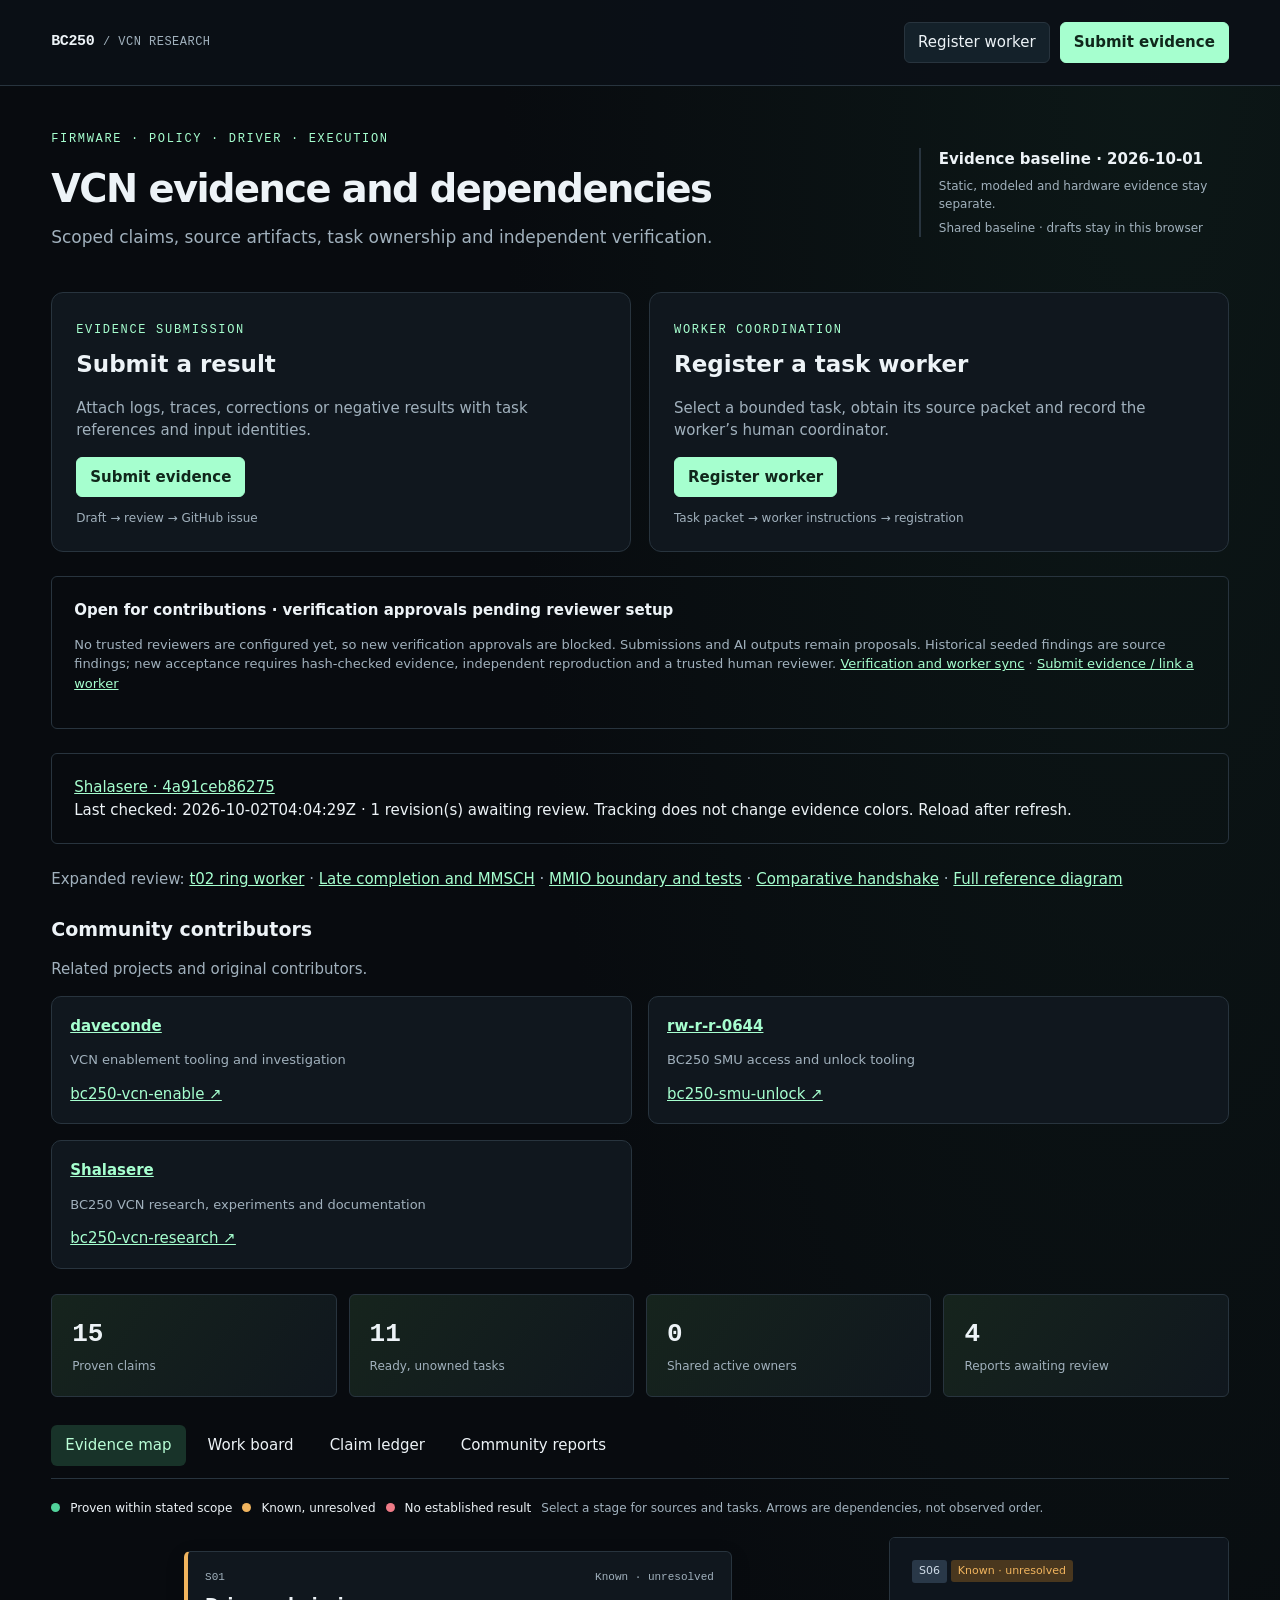
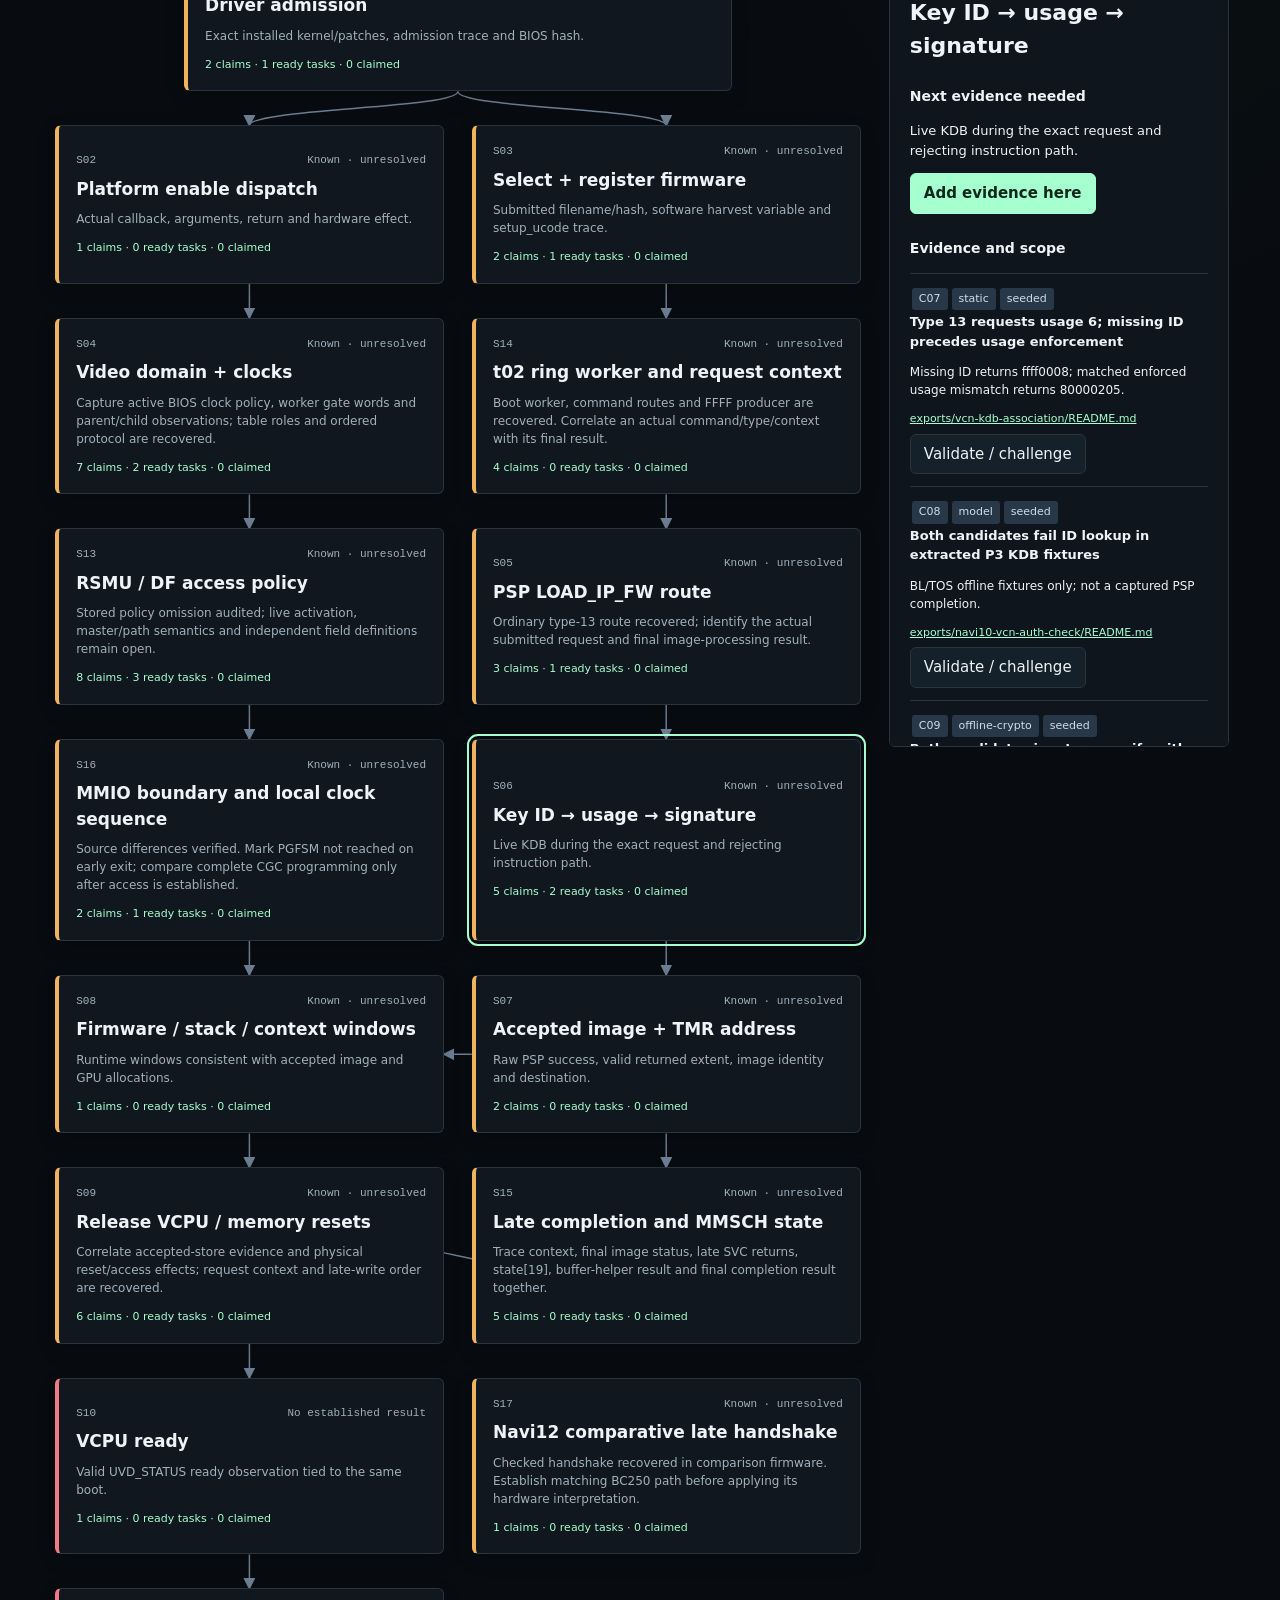
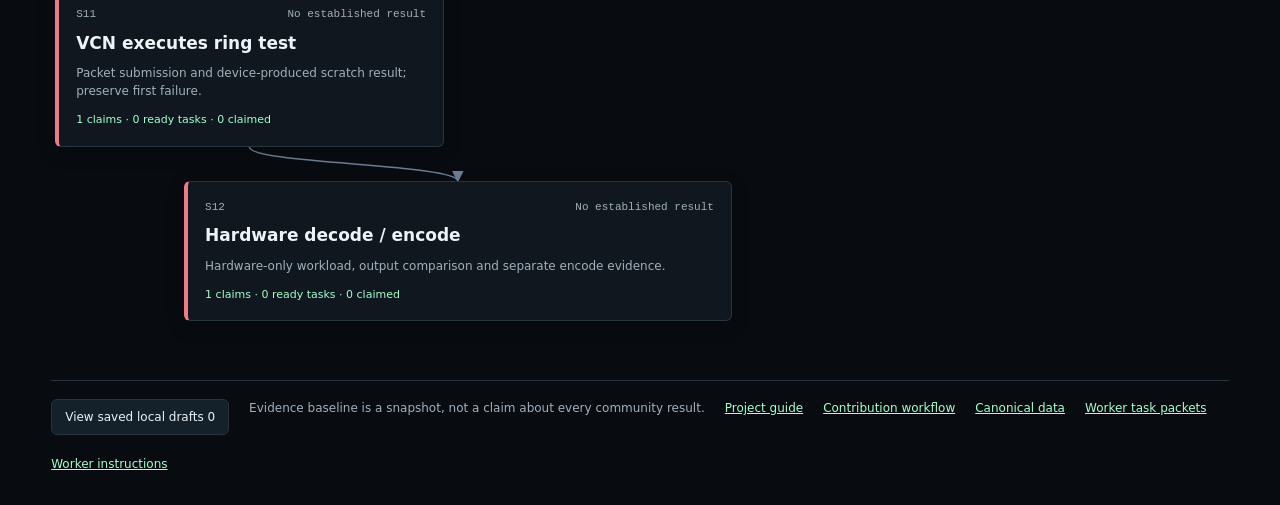
==== commit 04b74fbf: "Replace downloads with terminal text viewers and clipboard actions" ====
--- a/map.html
+++ b/map.html
@@ -1,5 +1,5 @@
 <!doctype html>
-<html lang="en"><head><meta charset="utf-8"><meta name="viewport" content="width=device-width,initial-scale=1"><title>BC250 · VCN evidence map</title><link rel="stylesheet" href="assets/style.css"><script defer src="assets/data.js"></script><script defer src="assets/app.js"></script><script defer src="assets/contributions.js"></script><link rel="stylesheet" href="assets/console-theme.css"></head>
+<html lang="en"><head><meta charset="utf-8"><meta name="viewport" content="width=device-width,initial-scale=1"><title>BC250 · VCN evidence map</title><link rel="stylesheet" href="assets/style.css"><script defer src="assets/data.js"></script><link rel="stylesheet" href="assets/terminal.css"><script defer src="assets/terminal.js"></script><script defer src="assets/app.js"></script><script defer src="assets/contributions.js"></script><link rel="stylesheet" href="assets/console-theme.css"></head>
 <body><header><a class="brand" href="index.html">BC250 <span>/ VCN RESEARCH</span></a><div class="top-actions"><button id="link-worker">Register worker</button><button class="primary" id="contribute">Submit evidence</button></div></header>
 <main><section class="intro"><div><p class="eyebrow">Firmware · policy · driver · execution</p><h1>VCN evidence and dependencies</h1><p class="lede">Scoped claims, source artifacts, task ownership and independent verification.</p></div><div class="baseline"><strong id="baseline"></strong><span>Static, modeled and hardware evidence stay separate.</span><span id="sync-state">Shared baseline · drafts stay in this browser</span></div></section>
 <section class="join-actions" aria-label="Contribute to the research">
@@ -16,8 +16,8 @@
 <section id="view-work" class="view" hidden><div class="toolbar"><label>Search work<input id="task-search" placeholder="Reset, KDB, kernel…"></label><label>Your skills<select id="skill-filter"><option value="">All skills</option></select></label><label>Availability<select id="availability"><option value="all">All tasks</option><option value="ready">Ready and unowned</option><option value="claimed">Claimed work</option><option value="blocked">Waiting / review</option></select></label></div><div id="recommendations" class="recommendations"></div><div id="work-board" class="board"></div></section>
 <section id="view-claims" class="view" hidden><div class="toolbar"><label>Search claims<input id="claim-search" placeholder="Address, source or finding…"></label><label>Evidence type<select id="kind-filter"><option value="">All types</option></select></label><label>Status<select id="state-filter"><option value="">All states</option><option value="proven">Proven</option><option value="partial">Unresolved</option><option value="unknown">Unknown result</option></select></label></div><div id="claim-ledger"></div></section>
 <section id="view-inbox" class="view" hidden><div class="section-heading"><div><h2>Reports waiting for review</h2><p>Messages are sources, not automatically validated conclusions.</p></div><button id="report-button">Submit a report</button></div><div id="reports"></div><div class="info"><strong>Discord history import</strong><p>The channel URL alone did not provide access. Run the included importer on an authorized JSON export to retain message IDs, timestamps, authors and links. No messages are fetched or posted by this site.</p></div></section>
-<footer><button id="export-drafts">Export saved local drafts <span id="draft-count">0</span></button><span>Evidence baseline is a snapshot, not a claim about every community result.</span><a href="README.md">Project guide</a><a href="CONTRIBUTING.md">Contribution workflow</a><a href="data.json">Canonical data</a><a href="agent-tasks.json">Worker task packets</a><a href="AGENTS.md">Worker instructions</a></footer></main>
-<dialog id="submission-dialog"><form id="submission-form"><div class="section-heading"><h2 id="dialog-title">Contribute evidence</h2><button type="button" id="close-dialog" aria-label="Close">×</button></div><p class="muted">Creates a local draft. Export and submit it for shared review; this does not reserve work for other contributors.</p><input type="hidden" id="target"><label>Contribution type<select id="submission-type"><option value="evidence">New evidence</option><option value="validation">Independent validation</option><option value="claim">Claim a task</option><option value="handoff">Update / handoff</option><option value="negative">Negative result</option><option value="correction">Correction / counterevidence</option></select></label><label>Name or handle<input id="author" required maxlength="100"></label><label>Claim / task reference<input id="reference" placeholder="C23, T15 or S09" required></label><label>Source link / artifact path<input id="source" placeholder="Message permalink, log or report"></label><label>Environment and input hashes<textarea id="environment" rows="2" placeholder="BIOS, kernel, image hash, board, address space"></textarea></label><label>Finding, plan or handoff<textarea id="finding" rows="4" required placeholder="What changed? What did you observe? What remains unresolved?"></textarea></label><label>Reproduction / completion criterion<textarea id="reproduction" rows="3" required placeholder="Commands or bounded instruction path; expected / actual results"></textarea></label><label>Evidence type<select id="evidence-kind"><option value="community-report">Community report / proposed work</option><option value="static">Static instructions / table audit</option><option value="model">Offline model</option><option value="offline-crypto">Actual offline cryptographic validation</option><option value="hardware">Hardware observation</option></select></label><label>Planned task handoff / claim expiry<input type="date" id="claim-until"></label><label class="check"><input type="checkbox" id="independent">This intentionally reproduces existing work independently.</label><p id="submission-warning" role="status"></p><div class="dialog-actions"><button type="button" id="download-submission">Download draft</button><button type="submit" class="primary">Save local draft</button></div></form></dialog>
+<footer><button id="export-drafts">View saved local drafts <span id="draft-count">0</span></button><span>Evidence baseline is a snapshot, not a claim about every community result.</span><a href="README.md">Project guide</a><a href="CONTRIBUTING.md">Contribution workflow</a><a href="data.json">Canonical data</a><a href="agent-tasks.json">Worker task packets</a><a href="AGENTS.md">Worker instructions</a></footer></main>
+<dialog id="submission-dialog"><form id="submission-form"><div class="section-heading"><h2 id="dialog-title">Contribute evidence</h2><button type="button" id="close-dialog" aria-label="Close">×</button></div><p class="muted">Creates a local draft. Copy and submit it for shared review; this does not reserve work for other contributors.</p><input type="hidden" id="target"><label>Contribution type<select id="submission-type"><option value="evidence">New evidence</option><option value="validation">Independent validation</option><option value="claim">Claim a task</option><option value="handoff">Update / handoff</option><option value="negative">Negative result</option><option value="correction">Correction / counterevidence</option></select></label><label>Name or handle<input id="author" required maxlength="100"></label><label>Claim / task reference<input id="reference" placeholder="C23, T15 or S09" required></label><label>Source link / artifact path<input id="source" placeholder="Message permalink, log or report"></label><label>Environment and input hashes<textarea id="environment" rows="2" placeholder="BIOS, kernel, image hash, board, address space"></textarea></label><label>Finding, plan or handoff<textarea id="finding" rows="4" required placeholder="What changed? What did you observe? What remains unresolved?"></textarea></label><label>Reproduction / completion criterion<textarea id="reproduction" rows="3" required placeholder="Commands or bounded instruction path; expected / actual results"></textarea></label><label>Evidence type<select id="evidence-kind"><option value="community-report">Community report / proposed work</option><option value="static">Static instructions / table audit</option><option value="model">Offline model</option><option value="offline-crypto">Actual offline cryptographic validation</option><option value="hardware">Hardware observation</option></select></label><label>Planned task handoff / claim expiry<input type="date" id="claim-until"></label><label class="check"><input type="checkbox" id="independent">This intentionally reproduces existing work independently.</label><p id="submission-warning" role="status"></p><div class="dialog-actions"><button type="button" id="download-submission">View draft text</button><button type="submit" class="primary">Save local draft</button></div></form></dialog>
 <dialog id="evidence-dialog" aria-labelledby="evidence-title"><form id="easy-evidence-form">
 <div class="section-heading"><h2 id="evidence-title">Submit evidence</h2><button type="button" data-close="evidence-dialog" aria-label="Close evidence form">×</button></div>
 <p class="muted">Prepare an evidence issue with source artifacts and reproduction details. Review and submit it on GitHub.</p>
@@ -32,7 +32,7 @@
 <label>Environment and hashes<textarea id="easy-environment" rows="2" placeholder="Board, boot, BIOS / firmware hashes, kernel, address space"></textarea></label>
 <label>Name or credit<input id="easy-author" maxlength="100" placeholder="Your handle and any original investigator to credit"></label></details>
 <p class="muted">Your post enters review. It does not mark a finding verified or complete.</p><p id="easy-error" role="status"></p>
-<div class="dialog-actions"><button type="button" id="easy-download">Download a copy</button><button class="primary" type="submit">Continue to GitHub →</button></div>
+<div class="dialog-actions"><button type="button" id="easy-download">View submission text</button><button class="primary" type="submit">Continue to GitHub →</button></div>
 </form></dialog>
 <dialog id="worker-dialog" aria-labelledby="worker-title"><form id="worker-form">
 <div class="section-heading"><h2 id="worker-title">Register worker</h2><button type="button" data-close="worker-dialog" aria-label="Close worker form">×</button></div>
@@ -42,7 +42,7 @@
 <label>Work scope<select id="worker-mode"><option value="investigate">Investigate this task</option><option value="reproduce">Independently reproduce a result</option></select></label>
 <label>Your GitHub username<input id="worker-human" required maxlength="39" pattern="[A-Za-z0-9-]+" placeholder="Human coordinator GitHub login"></label>
 <label>Worker identifier<input id="worker-name" required maxlength="80" placeholder="For example: vcn-trace-worker"></label>
-<div class="worker-step"><h3>2. Export worker instructions</h3><p>The instructions include task scope, pinned evidence and verification requirements.</p><button type="button" id="copy-worker-prompt">Copy worker instructions</button><button type="button" id="download-worker-packet">Download task packet</button><p id="worker-copy-status" role="status"></p><details><summary>Inspect worker instructions</summary><textarea id="worker-prompt" readonly rows="9" aria-label="Worker instructions"></textarea></details></div>
+<div class="worker-step"><h3>2. Copy worker instructions</h3><p>The instructions include task scope, pinned evidence and verification requirements.</p><button type="button" id="copy-worker-prompt">Copy worker instructions</button><button type="button" id="download-worker-packet">View task packet</button><p id="worker-copy-status" role="status"></p><div class="worker-terminal"><div class="terminal-bar">research@bc250:~$ cat worker-instructions</div><textarea id="worker-prompt" readonly spellcheck="false" rows="9" aria-label="Worker instructions"></textarea></div></div>
 <details><summary>Add a plan or handoff date <span class="muted">(optional)</span></summary><label>Your plan<textarea id="worker-plan" rows="2" placeholder="A bounded first step and expected output"></textarea></label><label>Planned handoff date<input type="date" id="worker-until"></label></details>
 <p class="muted">3. Register on GitHub so others can coordinate. Check existing task issues before starting; registration awaits maintainer acceptance.</p><p id="worker-error" role="status"></p>
 <div class="dialog-actions"><a id="worker-existing" target="_blank" rel="noopener">Check existing task issues</a><button class="primary" type="submit">Register worker on GitHub →</button></div>
--- a/assets/terminal.css
+++ b/assets/terminal.css
@@ -0,0 +1 @@
+.terminal-dialog{padding:0;width:min(940px,95vw);background:#080d11;color:#dfebdf;border:1px solid #395348;border-radius:8px;box-shadow:0 30px 100px #0008}.terminal-dialog::backdrop{background:#05080ed9;backdrop-filter:blur(4px)}.terminal-bar{display:flex;align-items:center;gap:16px;padding:13px 18px;background:#17201e;border-bottom:1px solid #314139}.terminal-bar h2{font:12px ui-monospace,SFMono-Regular,Consolas,monospace;margin:0;flex:1;color:#c4d4cc}.terminal-lights{font-size:12px;letter-spacing:4px;color:#8ba996}.terminal-close{border:0;background:transparent;color:#dbe7df;font-size:22px;padding:0 5px}.terminal-command{font:12px ui-monospace,SFMono-Regular,Consolas,monospace;color:#a6ffcf;margin:18px 20px}.terminal-output,.worker-terminal textarea{display:block;background:#080d11;color:#dceadd;border:0;font:12px/1.8 ui-monospace,SFMono-Regular,Consolas,monospace;white-space:pre;overflow:auto;width:100%;height:min(52vh,500px);resize:vertical;padding:0 20px 20px;margin:0;border-radius:0}.terminal-actions{display:flex;align-items:center;justify-content:flex-end;gap:12px;border-top:1px solid #26392e;padding:14px 18px}.terminal-status{flex:1;font-size:12px;color:#a6ffcf}.terminal-actions button{font:12px system-ui;padding:9px 13px;border-radius:4px;cursor:pointer}.worker-terminal{border:1px solid #395348;border-radius:6px;overflow:hidden;margin:16px 0}.worker-terminal .terminal-bar{font:12px ui-monospace,SFMono-Regular,Consolas,monospace;color:#a6ffcf}.worker-terminal textarea{height:280px;padding:16px}button[data-packet]{font-size:12px}@media(max-width:600px){.terminal-dialog{width:96vw}.terminal-actions{flex-wrap:wrap}.terminal-status{flex-basis:100%}}
